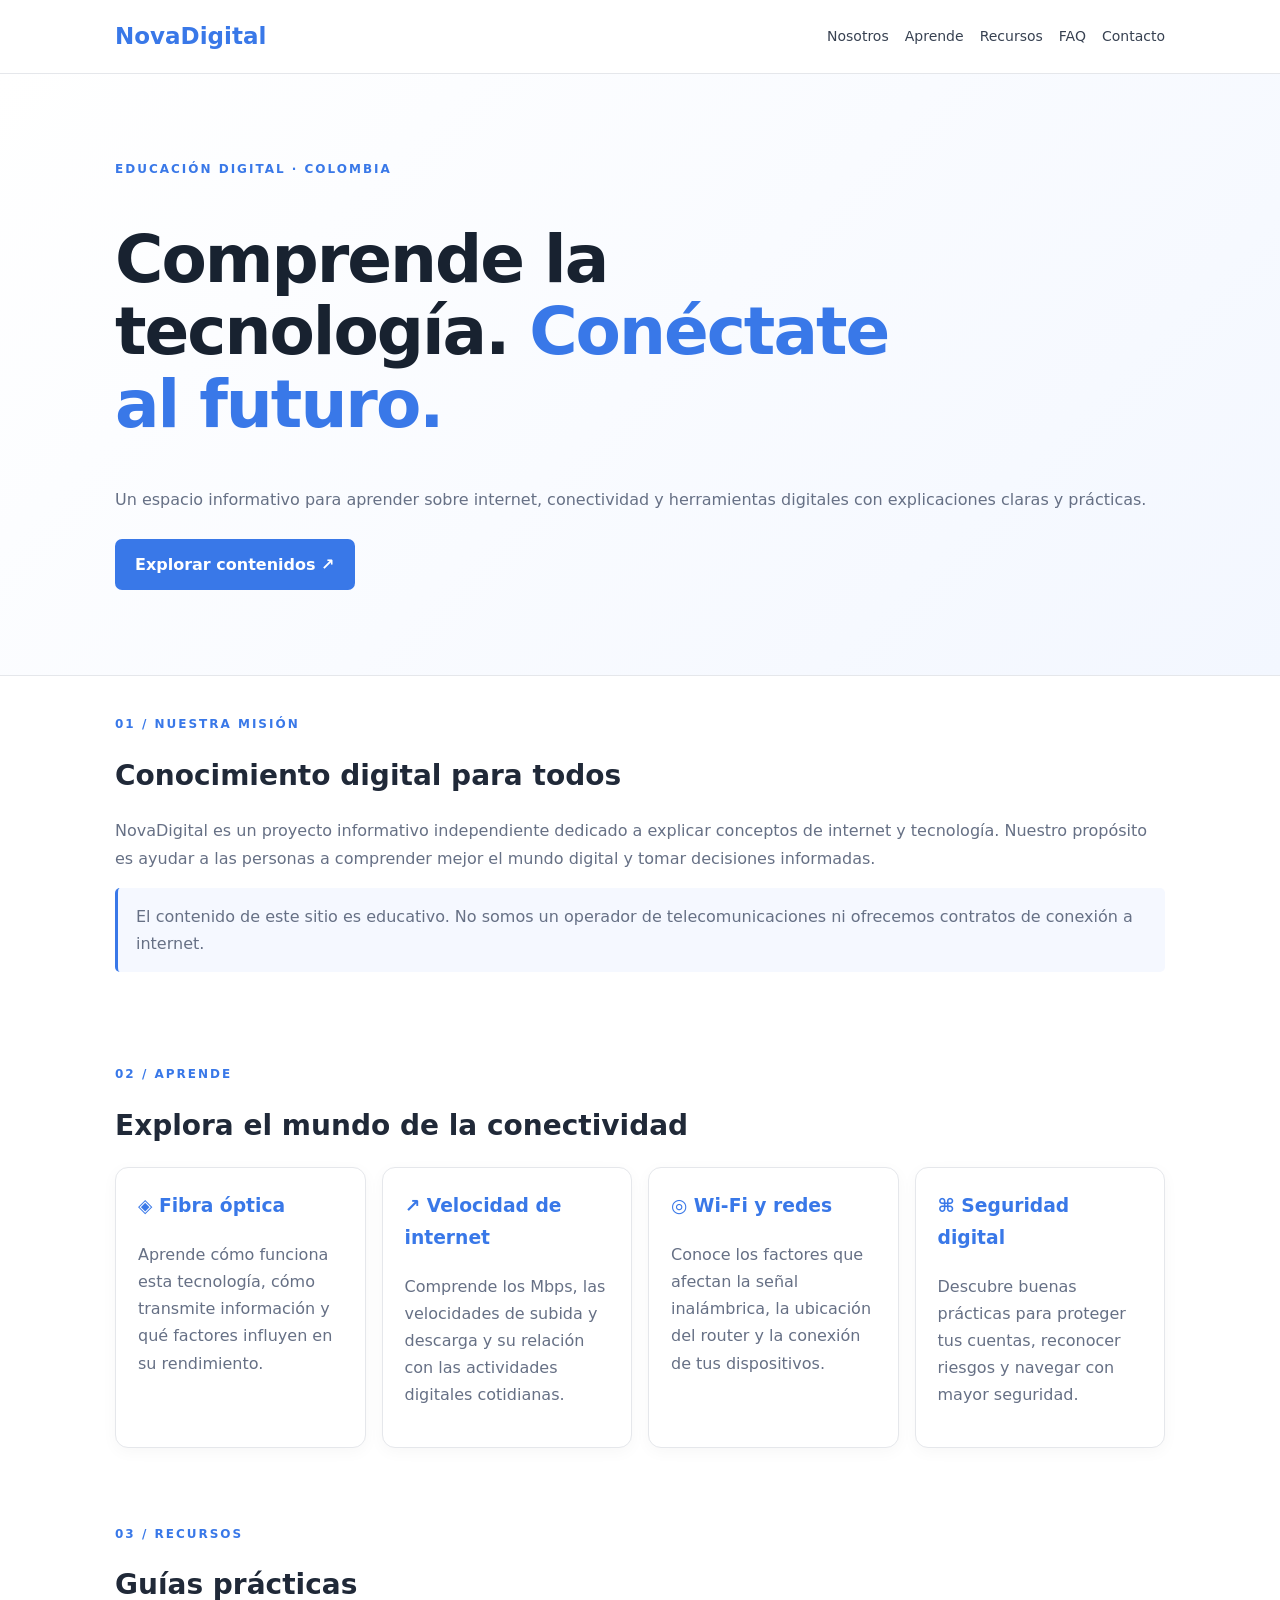
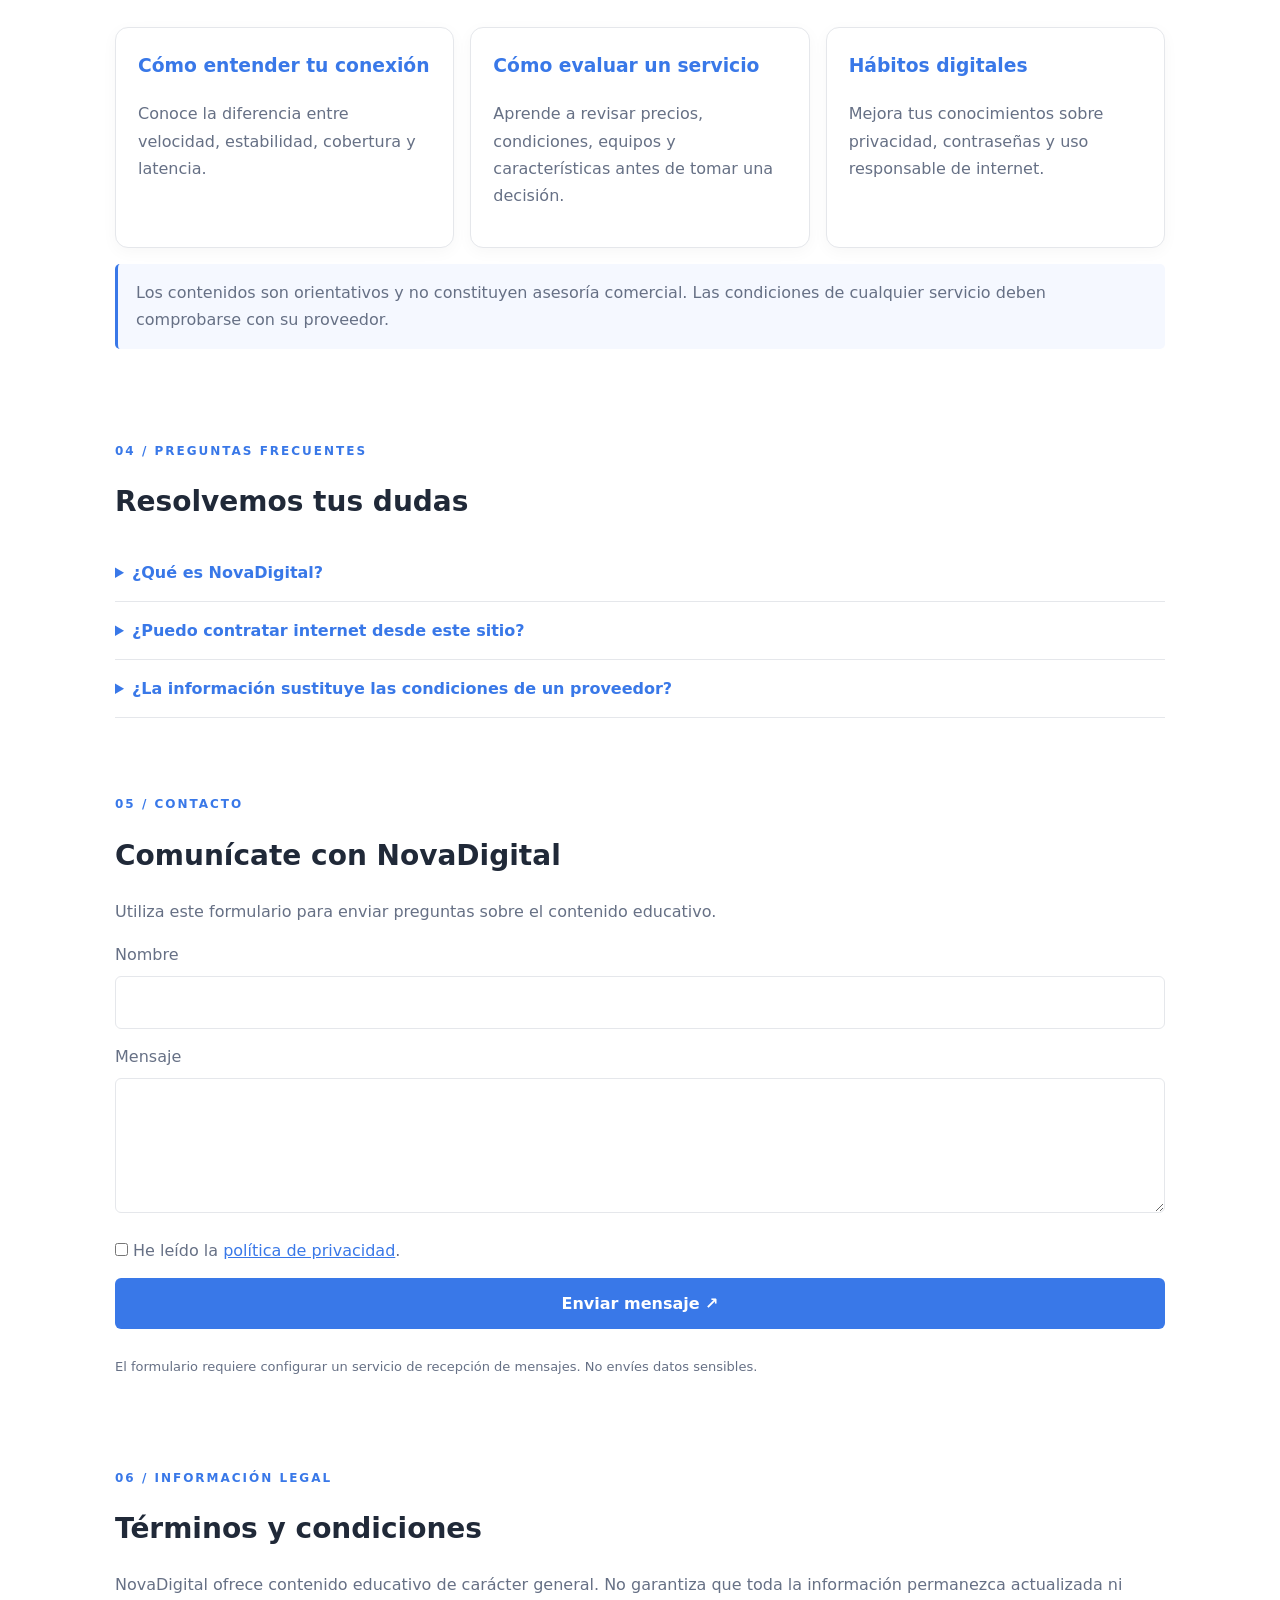
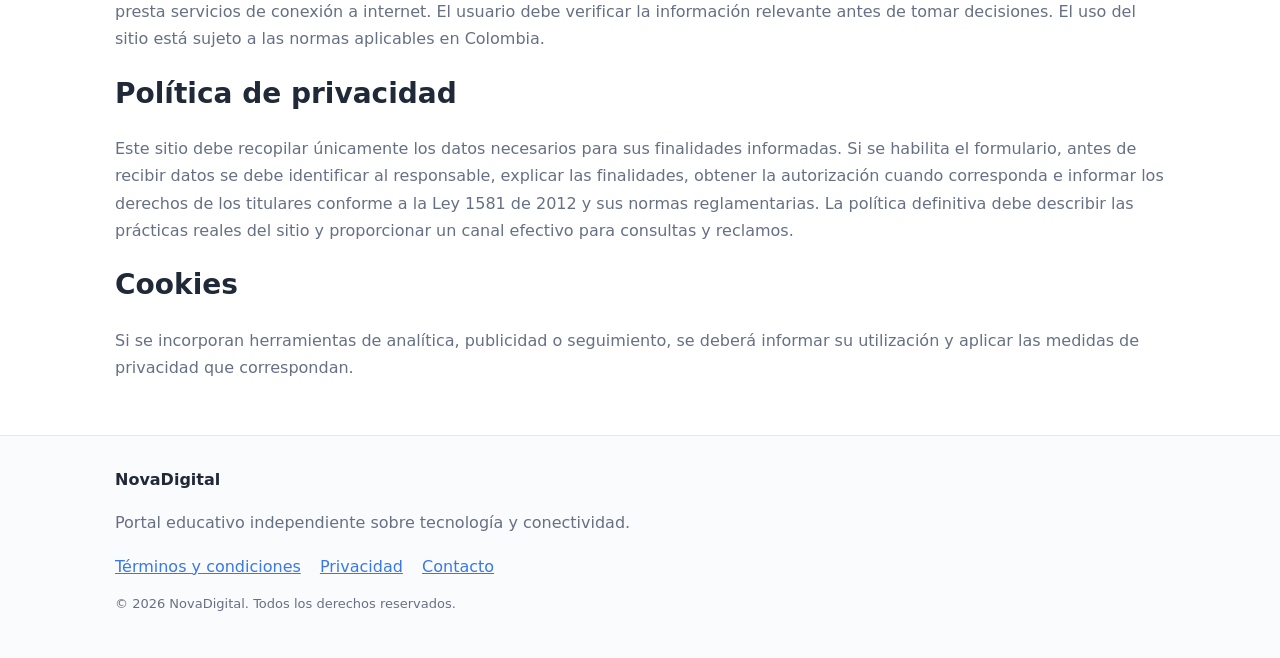
==== index.html @ d6cf64f7 "Update index.html" ====
<!DOCTYPE html>
<html lang="es">
<head>
<meta charset="UTF-8">
<meta name="viewport" content="width=device-width,initial-scale=1">
<meta name="theme-color" content="#ffffff">
<meta name="description" content="NovaDigital: portal educativo sobre internet, conectividad, fibra óptica y tecnología digital en Colombia.">

<title>NovaDigital | Tecnología y conectividad</title>

<script async src="https://www.googletagmanager.com/gtm.js?id=GTM-TG2C454F"></script>
<script>
  window.dataLayer = window.dataLayer || [];
  function gtag(){dataLayer.push(arguments);}
  gtag('js', new Date());
</script>
<style>
:root{
--bg:#ffffff;
--panel:#ffffff;
--line:#e5e7eb;
--blue:#3978e8;
--blue-light:#eef4ff;
--text:#202938;
--muted:#667085;
}

*{box-sizing:border-box}

html{scroll-behavior:smooth}

body{
margin:0;
background:var(--bg);
color:var(--text);
font:16px/1.7 system-ui,Arial,sans-serif;
}

a{color:var(--blue)}

.wrap{
width:min(1050px,92%);
margin:auto;
}

header{
position:sticky;
top:0;
z-index:5;
background:#ffffffee;
border-bottom:1px solid var(--line);
backdrop-filter:blur(12px);
}

nav{
display:flex;
justify-content:space-between;
align-items:center;
gap:15px;
flex-wrap:wrap;
padding:17px 0;
}

.logo{
font-size:23px;
font-weight:850;
color:var(--blue);
text-decoration:none;
}

.links{
display:flex;
gap:16px;
flex-wrap:wrap;
}

.links a{
text-decoration:none;
font-size:14px;
color:#374151;
}

.links a:hover{color:var(--blue)}

.hero{
padding:85px 0;
background:linear-gradient(135deg,#ffffff,#f3f7ff);
border-bottom:1px solid var(--line);
}

.tag{
font-size:12px;
letter-spacing:2px;
color:var(--blue);
text-transform:uppercase;
font-weight:700;
}

h1{
font-size:clamp(38px,7vw,66px);
line-height:1.1;
letter-spacing:-2px;
max-width:800px;
color:#182230;
}

h1 span{color:var(--blue)}

h2{
font-size:28px;
line-height:1.3;
color:#202938;
}

p{color:var(--muted)}

.btn{
display:inline-block;
background:var(--blue);
color:#ffffff;
padding:12px 20px;
border-radius:7px;
text-decoration:none;
font-weight:800;
margin:10px 8px 0 0;
transition:.2s;
}

.btn:hover{
background:#245fc5;
transform:translateY(-2px);
}

section{
padding:38px 0;
scroll-margin-top:85px;
}

.grid{
display:grid;
grid-template-columns:repeat(auto-fit,minmax(220px,1fr));
gap:16px;
}

.card{
background:#ffffff;
border:1px solid var(--line);
border-radius:13px;
padding:22px;
box-shadow:0 4px 16px rgba(15,23,42,.035);
transition:.2s;
}

.card:hover{
transform:translateY(-3px);
box-shadow:0 8px 24px rgba(15,23,42,.08);
}

.card h3{
color:var(--blue);
margin-top:0;
}

.notice{
padding:15px 18px;
border-left:3px solid var(--blue);
background:#f5f8ff;
border-radius:5px;
}

input,textarea{
width:100%;
font:inherit;
padding:12px;
margin:8px 0 14px;
border:1px solid var(--line);
border-radius:6px;
background:#ffffff;
color:#202938;
}

button{
width:100%;
font:inherit;
padding:12px;
margin:8px 0 14px;
border:0;
border-radius:6px;
background:var(--blue);
color:#ffffff;
font-weight:800;
cursor:pointer;
}

button:hover{background:#245fc5}

label{color:var(--muted)}

details{
padding:15px 0;
border-bottom:1px solid var(--line);
}

summary{
color:var(--blue);
font-weight:700;
cursor:pointer;
}

footer{
border-top:1px solid var(--line);
padding:30px 0;
background:#fafbfc;
}

footer a{margin-right:14px}

.small{font-size:13px}

@media(max-width:600px){
.hero{padding:55px 0}
.links{gap:10px}
h2{font-size:24px}
}
</style>
</head>

<body>

<header>
<nav class="wrap">
<a class="logo" href="#inicio">NovaDigital</a>

<div class="links">
<a href="#nosotros">Nosotros</a>
<a href="#aprende">Aprende</a>
<a href="#recursos">Recursos</a>
<a href="#preguntas">FAQ</a>
<a href="#contacto">Contacto</a>
</div>
</nav>
</header>

<main>

<div class="hero" id="inicio">
<div class="wrap">
<div class="tag">Educación digital · Colombia</div>

<h1>Comprende la tecnología. <span>Conéctate al futuro.</span></h1>

<p>Un espacio informativo para aprender sobre internet, conectividad y herramientas digitales con explicaciones claras y prácticas.</p>

<a class="btn" href="#aprende">Explorar contenidos ↗</a>
</div>
</div>

<div class="wrap">

<section id="nosotros">
<div class="tag">01 / Nuestra misión</div>
<h2>Conocimiento digital para todos</h2>

<p>NovaDigital es un proyecto informativo independiente dedicado a explicar conceptos de internet y tecnología. Nuestro propósito es ayudar a las personas a comprender mejor el mundo digital y tomar decisiones informadas.</p>

<p class="notice">El contenido de este sitio es educativo. No somos un operador de telecomunicaciones ni ofrecemos contratos de conexión a internet.</p>
</section>

<section id="aprende">
<div class="tag">02 / Aprende</div>
<h2>Explora el mundo de la conectividad</h2>

<div class="grid">

<article class="card">
<h3>◈ Fibra óptica</h3>
<p>Aprende cómo funciona esta tecnología, cómo transmite información y qué factores influyen en su rendimiento.</p>
</article>

<article class="card">
<h3>↗ Velocidad de internet</h3>
<p>Comprende los Mbps, las velocidades de subida y descarga y su relación con las actividades digitales cotidianas.</p>
</article>

<article class="card">
<h3>◎ Wi-Fi y redes</h3>
<p>Conoce los factores que afectan la señal inalámbrica, la ubicación del router y la conexión de tus dispositivos.</p>
</article>

<article class="card">
<h3>⌘ Seguridad digital</h3>
<p>Descubre buenas prácticas para proteger tus cuentas, reconocer riesgos y navegar con mayor seguridad.</p>
</article>

</div>
</section>

<section id="recursos">
<div class="tag">03 / Recursos</div>
<h2>Guías prácticas</h2>

<div class="grid">

<article class="card">
<h3>Cómo entender tu conexión</h3>
<p>Conoce la diferencia entre velocidad, estabilidad, cobertura y latencia.</p>
</article>

<article class="card">
<h3>Cómo evaluar un servicio</h3>
<p>Aprende a revisar precios, condiciones, equipos y características antes de tomar una decisión.</p>
</article>

<article class="card">
<h3>Hábitos digitales</h3>
<p>Mejora tus conocimientos sobre privacidad, contraseñas y uso responsable de internet.</p>
</article>

</div>

<p class="notice">Los contenidos son orientativos y no constituyen asesoría comercial. Las condiciones de cualquier servicio deben comprobarse con su proveedor.</p>
</section>

<section id="preguntas">
<div class="tag">04 / Preguntas frecuentes</div>
<h2>Resolvemos tus dudas</h2>

<details>
<summary>¿Qué es NovaDigital?</summary>
<p>Es un proyecto educativo independiente sobre tecnología, internet y conocimientos digitales.</p>
</details>

<details>
<summary>¿Puedo contratar internet desde este sitio?</summary>
<p>No. Este sitio no comercializa planes ni tramita contratos de telecomunicaciones.</p>
</details>

<details>
<summary>¿La información sustituye las condiciones de un proveedor?</summary>
<p>No. Es información general y educativa; consulta las fuentes correspondientes para verificar las condiciones vigentes de cualquier servicio.</p>
</details>
</section>

<section id="contacto">
<div class="tag">05 / Contacto</div>
<h2>Comunícate con NovaDigital</h2>

<p>Utiliza este formulario para enviar preguntas sobre el contenido educativo.</p>

<form action="/contacto" method="post">

<label for="nombre">Nombre</label>
<input id="nombre" name="nombre" autocomplete="name" required>

<label for="mensaje">Mensaje</label>
<textarea id="mensaje" name="mensaje" rows="4" required></textarea>

<label>
<input type="checkbox" name="privacidad" required style="width:auto">
He leído la <a href="#privacidad">política de privacidad</a>.
</label>

<button type="submit">Enviar mensaje ↗</button>

</form>

<p class="small">El formulario requiere configurar un servicio de recepción de mensajes. No envíes datos sensibles.</p>
</section>

<section id="terminos">
<div class="tag">06 / Información legal</div>

<h2>Términos y condiciones</h2>

<p>NovaDigital ofrece contenido educativo de carácter general. No garantiza que toda la información permanezca actualizada ni presta servicios de conexión a internet. El usuario debe verificar la información relevante antes de tomar decisiones. El uso del sitio está sujeto a las normas aplicables en Colombia.</p>

<h2 id="privacidad">Política de privacidad</h2>

<p>Este sitio debe recopilar únicamente los datos necesarios para sus finalidades informadas. Si se habilita el formulario, antes de recibir datos se debe identificar al responsable, explicar las finalidades, obtener la autorización cuando corresponda e informar los derechos de los titulares conforme a la Ley 1581 de 2012 y sus normas reglamentarias. La política definitiva debe describir las prácticas reales del sitio y proporcionar un canal efectivo para consultas y reclamos.</p>

<h2>Cookies</h2>

<p>Si se incorporan herramientas de analítica, publicidad o seguimiento, se deberá informar su utilización y aplicar las medidas de privacidad que correspondan.</p>

</section>
</div>
</main>

<footer>
<div class="wrap">

<strong>NovaDigital</strong>

<p>Portal educativo independiente sobre tecnología y conectividad.</p>

<a href="#terminos">Términos y condiciones</a>
<a href="#privacidad">Privacidad</a>
<a href="#contacto">Contacto</a>

<p class="small">© <span id="year"></span> NovaDigital. Todos los derechos reservados.</p>

</div>
</footer>

<script>
document.getElementById("year").textContent=new Date().getFullYear();
</script>

</body>
</html>
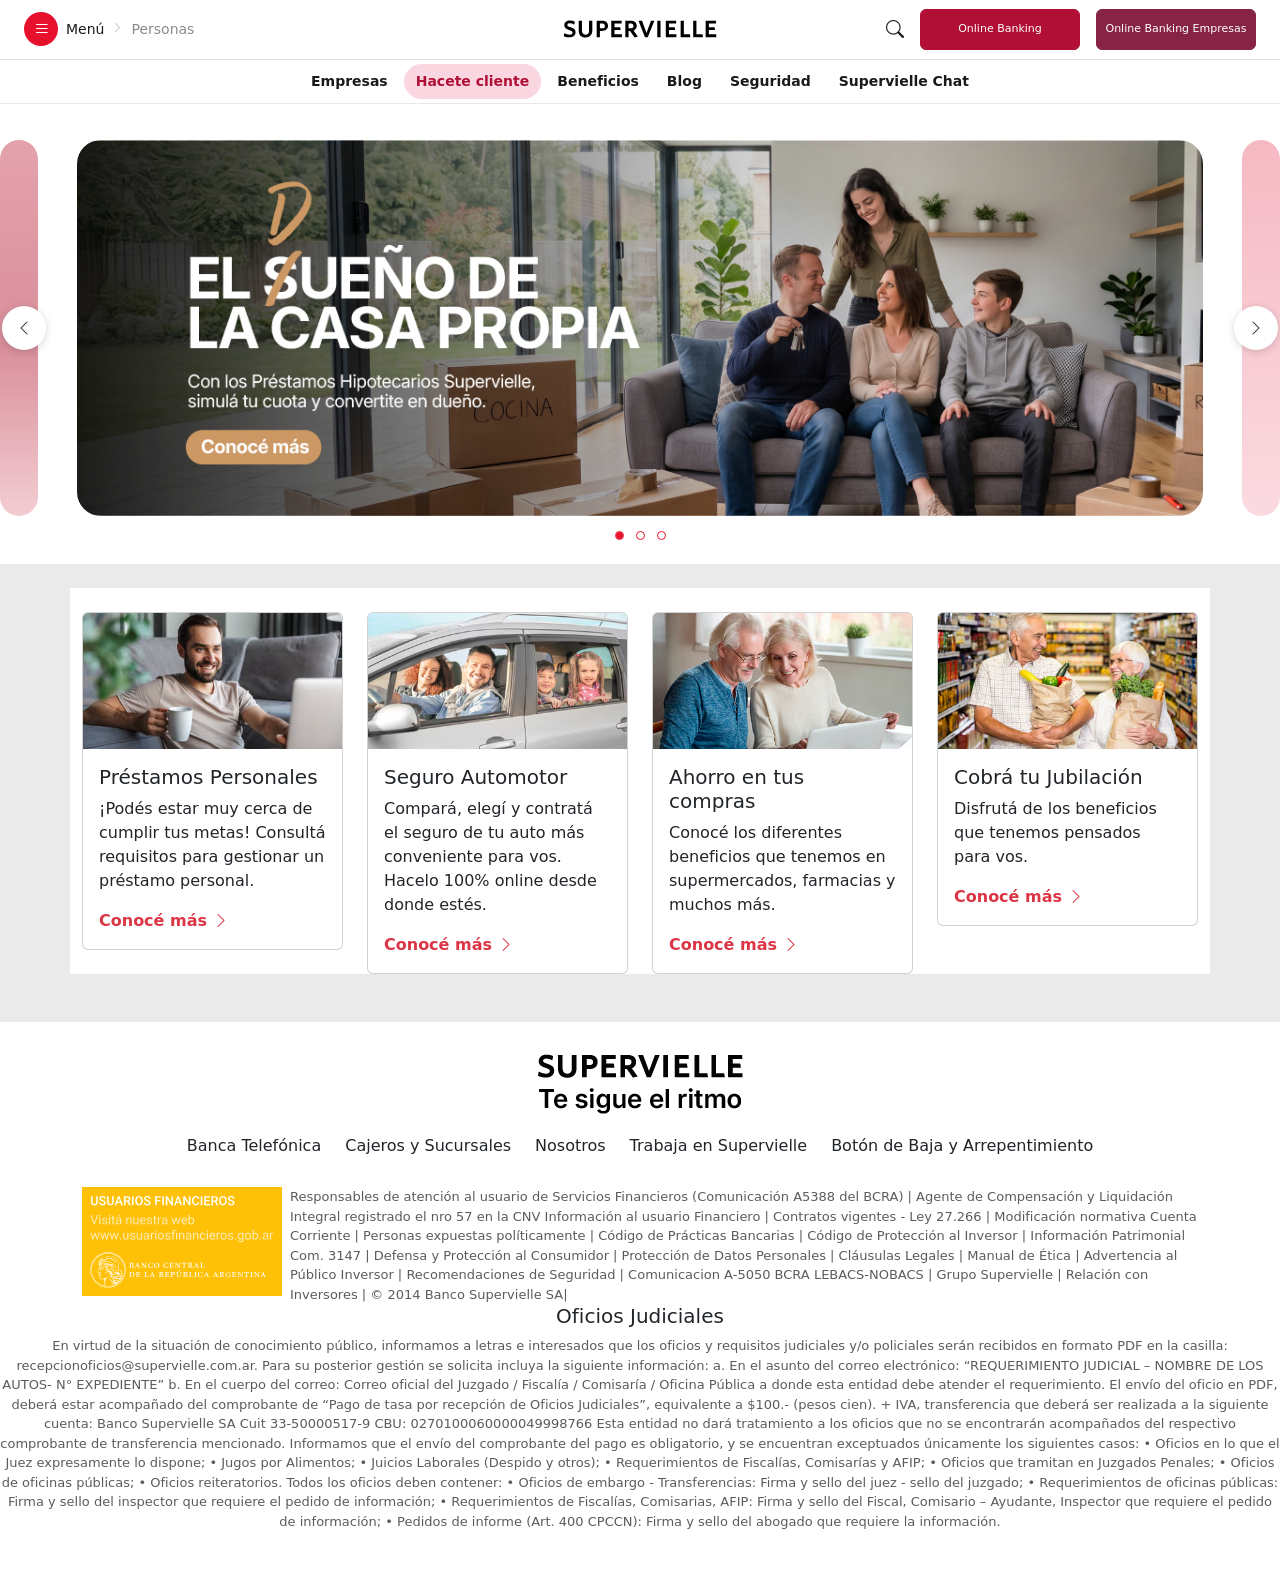
==== commit cb81b69a: "Update index.html" ====
--- a/index.html
+++ b/index.html
@@ -1,410 +1,579 @@
-<!DOCTYPE html>
+
+
+<!doctype html>
 <html lang="es">
+
 <head>
-<meta charset="UTF-8">
-<meta name="viewport" content="width=device-width,initial-scale=1">
-<meta name="theme-color" content="#ffffff">
-<meta name="description" content="NovaDigital: portal educativo sobre internet, conectividad, fibra óptica y tecnología digital en Colombia.">
-
-<title>NovaDigital | Tecnología y conectividad</title>
-
-<script async src="https://www.googletagmanager.com/gtm.js?id=GTM-TG2C454F"></script>
-<script>
-  window.dataLayer = window.dataLayer || [];
-  function gtag(){dataLayer.push(arguments);}
-  gtag('js', new Date());
-</script>
-<style>
-:root{
---bg:#ffffff;
---panel:#ffffff;
---line:#e5e7eb;
---blue:#3978e8;
---blue-light:#eef4ff;
---text:#202938;
---muted:#667085;
-}
-
-*{box-sizing:border-box}
-
-html{scroll-behavior:smooth}
-
-body{
-margin:0;
-background:var(--bg);
-color:var(--text);
-font:16px/1.7 system-ui,Arial,sans-serif;
-}
-
-a{color:var(--blue)}
-
-.wrap{
-width:min(1050px,92%);
-margin:auto;
-}
-
-header{
-position:sticky;
-top:0;
-z-index:5;
-background:#ffffffee;
-border-bottom:1px solid var(--line);
-backdrop-filter:blur(12px);
-}
-
-nav{
-display:flex;
-justify-content:space-between;
-align-items:center;
-gap:15px;
-flex-wrap:wrap;
-padding:17px 0;
-}
-
-.logo{
-font-size:23px;
-font-weight:850;
-color:var(--blue);
-text-decoration:none;
-}
-
-.links{
-display:flex;
-gap:16px;
-flex-wrap:wrap;
-}
-
-.links a{
-text-decoration:none;
-font-size:14px;
-color:#374151;
-}
-
-.links a:hover{color:var(--blue)}
-
-.hero{
-padding:85px 0;
-background:linear-gradient(135deg,#ffffff,#f3f7ff);
-border-bottom:1px solid var(--line);
-}
-
-.tag{
-font-size:12px;
-letter-spacing:2px;
-color:var(--blue);
-text-transform:uppercase;
-font-weight:700;
-}
-
-h1{
-font-size:clamp(38px,7vw,66px);
-line-height:1.1;
-letter-spacing:-2px;
-max-width:800px;
-color:#182230;
-}
-
-h1 span{color:var(--blue)}
-
-h2{
-font-size:28px;
-line-height:1.3;
-color:#202938;
-}
-
-p{color:var(--muted)}
-
-.btn{
-display:inline-block;
-background:var(--blue);
-color:#ffffff;
-padding:12px 20px;
-border-radius:7px;
-text-decoration:none;
-font-weight:800;
-margin:10px 8px 0 0;
-transition:.2s;
-}
-
-.btn:hover{
-background:#245fc5;
-transform:translateY(-2px);
-}
-
-section{
-padding:38px 0;
-scroll-margin-top:85px;
-}
-
-.grid{
-display:grid;
-grid-template-columns:repeat(auto-fit,minmax(220px,1fr));
-gap:16px;
-}
-
-.card{
-background:#ffffff;
-border:1px solid var(--line);
-border-radius:13px;
-padding:22px;
-box-shadow:0 4px 16px rgba(15,23,42,.035);
-transition:.2s;
-}
-
-.card:hover{
-transform:translateY(-3px);
-box-shadow:0 8px 24px rgba(15,23,42,.08);
-}
-
-.card h3{
-color:var(--blue);
-margin-top:0;
-}
-
-.notice{
-padding:15px 18px;
-border-left:3px solid var(--blue);
-background:#f5f8ff;
-border-radius:5px;
-}
-
-input,textarea{
-width:100%;
-font:inherit;
-padding:12px;
-margin:8px 0 14px;
-border:1px solid var(--line);
-border-radius:6px;
-background:#ffffff;
-color:#202938;
-}
-
-button{
-width:100%;
-font:inherit;
-padding:12px;
-margin:8px 0 14px;
-border:0;
-border-radius:6px;
-background:var(--blue);
-color:#ffffff;
-font-weight:800;
-cursor:pointer;
-}
-
-button:hover{background:#245fc5}
-
-label{color:var(--muted)}
-
-details{
-padding:15px 0;
-border-bottom:1px solid var(--line);
-}
-
-summary{
-color:var(--blue);
-font-weight:700;
-cursor:pointer;
-}
-
-footer{
-border-top:1px solid var(--line);
-padding:30px 0;
-background:#fafbfc;
-}
-
-footer a{margin-right:14px}
-
-.small{font-size:13px}
-
-@media(max-width:600px){
-.hero{padding:55px 0}
-.links{gap:10px}
-h2{font-size:24px}
-}
-</style>
+  <meta charset="utf-8">
+  <link rel="stylesheet" href="https://cdn.jsdelivr.net/npm/bootstrap-icons@1.13.1/font/bootstrap-icons.min.css">
+  <meta name="viewport" content="width=device-width, initial-scale=1">
+  <title>Layout Bootstrap 5</title>
+  <link href="https://cdn.jsdelivr.net/npm/bootstrap@5.3.3/dist/css/bootstrap.min.css" rel="stylesheet">
+
+  <style>
+    body {
+      background: #eaeaea;
+    }
+
+    footer ul {
+      list-style: none;
+      padding-left: 0;
+    }
+
+    footer li {
+      margin-bottom: 5px;
+    }
+
+    .certificado {
+      display: flex;
+      align-items: center;
+      gap: 10px;
+    }
+
+    .certificado img {
+      width: 40px;
+    }
+
+    /* CARRUSEL */
+    .carousel-wrap {
+      background: #fff;
+      padding: 2.25rem 0 3rem;
+    }
+
+    #carouselExample .carousel-inner {
+      width: 88%;
+      margin: 0 auto;
+    }
+
+    #carouselExample .carousel-item img {
+      border-radius: 1.5rem;
+    }
+
+    #carouselExample::before,
+    #carouselExample::after {
+      content: "";
+      position: absolute;
+      top: 0;
+      bottom: 0;
+      width: 3vw;
+      min-width: 14px;
+      border-radius: 1.5rem;
+      pointer-events: none;
+    }
+
+    #carouselExample::before {
+      left: 0;
+      background: linear-gradient(180deg, #e4a2ab 0%, #d98f9b 55%, #f3cdd3 100%);
+    }
+
+    #carouselExample::after {
+      right: 0;
+      background: linear-gradient(180deg, #f6b9c3 0%, #fbdae0 100%);
+    }
+
+    #carouselExample .carousel-control-prev,
+    #carouselExample .carousel-control-next {
+      width: 3rem;
+      opacity: 1;
+    }
+
+    #carouselExample .carousel-control-prev-icon,
+    #carouselExample .carousel-control-next-icon {
+      width: 44px;
+      height: 44px;
+      border-radius: 50%;
+      background-color: #fff;
+      background-size: 36% auto;
+      background-position: center;
+      background-repeat: no-repeat;
+      box-shadow: 0 2px 8px rgba(0, 0, 0, .16);
+      filter: none;
+    }
+
+    #carouselExample .carousel-control-prev-icon {
+      background-image: url("data:image/svg+xml,%3csvg xmlns='http://www.w3.org/2000/svg' viewBox='0 0 16 16' fill='%23212529'%3e%3cpath d='M11.354 1.646a.5.5 0 0 1 0 .708L5.707 8l5.647 5.646a.5.5 0 0 1-.708.708l-6-6a.5.5 0 0 1 0-.708l6-6a.5.5 0 0 1 .708 0z'/%3e%3c/svg%3e");
+    }
+
+    #carouselExample .carousel-control-next-icon {
+      background-image: url("data:image/svg+xml,%3csvg xmlns='http://www.w3.org/2000/svg' viewBox='0 0 16 16' fill='%23212529'%3e%3cpath d='M4.646 1.646a.5.5 0 0 1 .708 0l6 6a.5.5 0 0 1 0 .708l-6 6a.5.5 0 0 1-.708-.708L10.293 8 4.646 2.354a.5.5 0 0 1 0-.708z'/%3e%3c/svg%3e");
+    }
+
+    #carouselExample .carousel-indicators {
+      bottom: -1.5rem;
+      margin: 0;
+    }
+
+    #carouselExample .carousel-indicators [data-bs-target] {
+      box-sizing: border-box;
+      width: 9px;
+      height: 9px;
+      margin: 0 6px;
+      border: 1.5px solid #e8122c;
+      border-radius: 50%;
+      background-color: transparent;
+      opacity: 1;
+    }
+
+    #carouselExample .carousel-indicators .active {
+      background-color: #e8122c;
+    }
+
+    /* HEADER */
+    .header-main {
+      position: relative;
+      padding: .55rem 1.5rem;
+    }
+
+    .header-top {
+      width: 100%;
+      min-width: 0;
+    }
+
+    .header-menu {
+      flex-shrink: 0;
+    }
+
+    .btn-menu {
+      width: 34px;
+      height: 34px;
+      padding: 0;
+      flex: 0 0 34px;
+      background: #e8112d;
+      border: 0;
+      color: #fff;
+      font-size: 17px;
+      line-height: 1;
+    }
+
+    .btn-menu:hover {
+      background: #c60f27;
+      color: #fff;
+    }
+
+    .menu-label {
+      font-size: 14px;
+      font-weight: 500;
+      color: #1a1a1a;
+      white-space: nowrap;
+    }
+
+    .menu-sep {
+      font-size: 11px;
+      color: #b3b3b3;
+    }
+
+    .menu-section {
+      font-size: 14px;
+      color: #8b8b8b;
+    }
+
+    .header-logo {
+      position: absolute;
+      left: 50%;
+      top: 50%;
+      transform: translate(-50%, -50%);
+      margin: 0;
+      padding: 0;
+    }
+
+    .search-btn {
+      color: #1a1a1a;
+      font-size: 18px;
+      line-height: 1;
+    }
+
+    .search-btn:hover {
+      color: #b10f36;
+    }
+
+    .header-actions {
+      flex-shrink: 0;
+    }
+
+    .btn-ob {
+      width: 160px;
+      height: 41px;
+      display: inline-flex;
+      align-items: center;
+      justify-content: center;
+      text-align: center;
+      background: #b10f36;
+      border: 1px solid #b10f36;
+      border-radius: 6px;
+      color: #fff;
+      font-size: 11px;
+      font-weight: 500;
+      line-height: 1.15;
+      padding: 4px 8px;
+      text-decoration: none;
+      flex-shrink: 0;
+    }
+
+    .btn-ob:hover {
+      background: #96102e;
+      border-color: #96102e;
+      color: #fff;
+    }
+
+    .btn-ob-dark {
+      background: #872344;
+      border-color: #872344;
+    }
+
+    .btn-ob-dark:hover {
+      background: #750c30;
+      border-color: #750c30;
+    }
+
+    /* NAVEGACION SECUNDARIA */
+    .subnav {
+      border-bottom: 1px solid #e8e8e8;
+      padding: .25rem 0;
+      background: #fff;
+    }
+
+    .subnav-link {
+      display: inline-block;
+      padding: .45rem .75rem;
+      font-size: 14px;
+      font-weight: 600;
+      color: #1a1a1a;
+      text-decoration: none;
+      white-space: nowrap;
+    }
+
+    .subnav-link:hover {
+      color: #b10f36;
+    }
+
+    .subnav-link-active {
+      background: #f9d6e0;
+      color: #b10f36;
+      border-radius: 50rem;
+    }
+
+    @media (max-width: 590px) {
+      .header-main {
+        padding: 8px 14px;
+      }
+
+      .header-top {
+        display: flex;
+        flex-direction: row;
+        flex-wrap: nowrap;
+        align-items: center;
+        gap: 8px;
+      }
+
+      .header-menu {
+        gap: 6px !important;
+      }
+
+      .header-menu .menu-sep,
+      .header-menu .menu-section {
+        display: none;
+      }
+
+      .header-actions {
+        display: flex;
+        align-items: center;
+        justify-content: flex-end;
+        flex: 1 1 auto;
+        min-width: 0;
+        gap: 8px !important;
+      }
+
+      .search-btn {
+        display: none;
+      }
+
+      .btn-ob {
+        width: auto;
+        min-width: 0;
+        height: 32px;
+        flex: 1 1 0;
+        padding: 3px 5px;
+        font-size: 10px;
+        line-height: 1.1;
+        white-space: normal;
+      }
+
+      .carousel-wrap {
+        padding: 1rem 0 2.5rem;
+      }
+
+      #carouselExample .carousel-item img {
+        border-radius: 1rem;
+      }
+
+      #carouselExample::before,
+      #carouselExample::after {
+        border-radius: 1rem;
+      }
+
+      #carouselExample .carousel-indicators {
+        bottom: -1.25rem;
+      }
+
+      .card p {
+        font-size: 13px;
+      }
+
+      .subnav {
+        padding: .4rem 0;
+        overflow-x: auto;
+      }
+
+      .subnav .container-fluid {
+        display: flex;
+        justify-content: space-around;
+        align-items: center;
+        min-width: 100%;
+      }
+
+      .subnav-link {
+        padding: .45rem .55rem;
+        font-size: 13px;
+        font-weight: 500;
+      }
+
+      .subnav-link-active {
+        background: #f27f99;
+        color: #fff;
+      }
+    }
+
+    @media (max-width: 370px) {
+      .header-main {
+        padding-right: 8px;
+        padding-left: 8px;
+      }
+
+      .header-top {
+        gap: 5px;
+      }
+
+      .header-menu {
+        gap: 4px !important;
+      }
+
+      .btn-menu {
+        width: 30px;
+        height: 30px;
+        flex-basis: 30px;
+      }
+
+      .menu-label {
+        font-size: 12px;
+      }
+
+      .header-actions {
+        gap: 5px !important;
+      }
+
+      .btn-ob {
+        font-size: 9px;
+        padding: 3px;
+      }
+
+      .subnav-link {
+        padding-right: 4px;
+        padding-left: 4px;
+        font-size: 12px;
+      }
+    }
+  </style>
 </head>
 
 <body>
 
-<header>
-<nav class="wrap">
-<a class="logo" href="#inicio">NovaDigital</a>
-
-<div class="links">
-<a href="#nosotros">Nosotros</a>
-<a href="#aprende">Aprende</a>
-<a href="#recursos">Recursos</a>
-<a href="#preguntas">FAQ</a>
-<a href="#contacto">Contacto</a>
-</div>
-</nav>
-</header>
-
-<main>
-
-<div class="hero" id="inicio">
-<div class="wrap">
-<div class="tag">Educación digital · Colombia</div>
-
-<h1>Comprende la tecnología. <span>Conéctate al futuro.</span></h1>
-
-<p>Un espacio informativo para aprender sobre internet, conectividad y herramientas digitales con explicaciones claras y prácticas.</p>
-
-<a class="btn" href="#aprende">Explorar contenidos ↗</a>
-</div>
-</div>
-
-<div class="wrap">
-
-<section id="nosotros">
-<div class="tag">01 / Nuestra misión</div>
-<h2>Conocimiento digital para todos</h2>
-
-<p>NovaDigital es un proyecto informativo independiente dedicado a explicar conceptos de internet y tecnología. Nuestro propósito es ayudar a las personas a comprender mejor el mundo digital y tomar decisiones informadas.</p>
-
-<p class="notice">El contenido de este sitio es educativo. No somos un operador de telecomunicaciones ni ofrecemos contratos de conexión a internet.</p>
-</section>
-
-<section id="aprende">
-<div class="tag">02 / Aprende</div>
-<h2>Explora el mundo de la conectividad</h2>
-
-<div class="grid">
-
-<article class="card">
-<h3>◈ Fibra óptica</h3>
-<p>Aprende cómo funciona esta tecnología, cómo transmite información y qué factores influyen en su rendimiento.</p>
-</article>
-
-<article class="card">
-<h3>↗ Velocidad de internet</h3>
-<p>Comprende los Mbps, las velocidades de subida y descarga y su relación con las actividades digitales cotidianas.</p>
-</article>
-
-<article class="card">
-<h3>◎ Wi-Fi y redes</h3>
-<p>Conoce los factores que afectan la señal inalámbrica, la ubicación del router y la conexión de tus dispositivos.</p>
-</article>
-
-<article class="card">
-<h3>⌘ Seguridad digital</h3>
-<p>Descubre buenas prácticas para proteger tus cuentas, reconocer riesgos y navegar con mayor seguridad.</p>
-</article>
-
-</div>
-</section>
-
-<section id="recursos">
-<div class="tag">03 / Recursos</div>
-<h2>Guías prácticas</h2>
-
-<div class="grid">
-
-<article class="card">
-<h3>Cómo entender tu conexión</h3>
-<p>Conoce la diferencia entre velocidad, estabilidad, cobertura y latencia.</p>
-</article>
-
-<article class="card">
-<h3>Cómo evaluar un servicio</h3>
-<p>Aprende a revisar precios, condiciones, equipos y características antes de tomar una decisión.</p>
-</article>
-
-<article class="card">
-<h3>Hábitos digitales</h3>
-<p>Mejora tus conocimientos sobre privacidad, contraseñas y uso responsable de internet.</p>
-</article>
-
-</div>
-
-<p class="notice">Los contenidos son orientativos y no constituyen asesoría comercial. Las condiciones de cualquier servicio deben comprobarse con su proveedor.</p>
-</section>
-
-<section id="preguntas">
-<div class="tag">04 / Preguntas frecuentes</div>
-<h2>Resolvemos tus dudas</h2>
-
-<details>
-<summary>¿Qué es NovaDigital?</summary>
-<p>Es un proyecto educativo independiente sobre tecnología, internet y conocimientos digitales.</p>
-</details>
-
-<details>
-<summary>¿Puedo contratar internet desde este sitio?</summary>
-<p>No. Este sitio no comercializa planes ni tramita contratos de telecomunicaciones.</p>
-</details>
-
-<details>
-<summary>¿La información sustituye las condiciones de un proveedor?</summary>
-<p>No. Es información general y educativa; consulta las fuentes correspondientes para verificar las condiciones vigentes de cualquier servicio.</p>
-</details>
-</section>
-
-<section id="contacto">
-<div class="tag">05 / Contacto</div>
-<h2>Comunícate con NovaDigital</h2>
-
-<p>Utiliza este formulario para enviar preguntas sobre el contenido educativo.</p>
-
-<form action="/contacto" method="post">
-
-<label for="nombre">Nombre</label>
-<input id="nombre" name="nombre" autocomplete="name" required>
-
-<label for="mensaje">Mensaje</label>
-<textarea id="mensaje" name="mensaje" rows="4" required></textarea>
-
-<label>
-<input type="checkbox" name="privacidad" required style="width:auto">
-He leído la <a href="#privacidad">política de privacidad</a>.
-</label>
-
-<button type="submit">Enviar mensaje ↗</button>
-
-</form>
-
-<p class="small">El formulario requiere configurar un servicio de recepción de mensajes. No envíes datos sensibles.</p>
-</section>
-
-<section id="terminos">
-<div class="tag">06 / Información legal</div>
-
-<h2>Términos y condiciones</h2>
-
-<p>NovaDigital ofrece contenido educativo de carácter general. No garantiza que toda la información permanezca actualizada ni presta servicios de conexión a internet. El usuario debe verificar la información relevante antes de tomar decisiones. El uso del sitio está sujeto a las normas aplicables en Colombia.</p>
-
-<h2 id="privacidad">Política de privacidad</h2>
-
-<p>Este sitio debe recopilar únicamente los datos necesarios para sus finalidades informadas. Si se habilita el formulario, antes de recibir datos se debe identificar al responsable, explicar las finalidades, obtener la autorización cuando corresponda e informar los derechos de los titulares conforme a la Ley 1581 de 2012 y sus normas reglamentarias. La política definitiva debe describir las prácticas reales del sitio y proporcionar un canal efectivo para consultas y reclamos.</p>
-
-<h2>Cookies</h2>
-
-<p>Si se incorporan herramientas de analítica, publicidad o seguimiento, se deberá informar su utilización y aplicar las medidas de privacidad que correspondan.</p>
-
-</section>
-</div>
-</main>
-
-<footer>
-<div class="wrap">
-
-<strong>NovaDigital</strong>
-
-<p>Portal educativo independiente sobre tecnología y conectividad.</p>
-
-<a href="#terminos">Términos y condiciones</a>
-<a href="#privacidad">Privacidad</a>
-<a href="#contacto">Contacto</a>
-
-<p class="small">© <span id="year"></span> NovaDigital. Todos los derechos reservados.</p>
-
-</div>
-</footer>
-
-<script>
-document.getElementById("year").textContent=new Date().getFullYear();
-</script>
-
+  <!-- NAVBAR PRINCIPAL -->
+  <nav class="navbar bg-white border-bottom header-main">
+    <div class="container-fluid p-0">
+      <div class="header-top d-flex align-items-center justify-content-between">
+
+        <div class="header-menu d-flex align-items-center gap-2">
+          <button class="btn btn-menu rounded-circle d-flex align-items-center justify-content-center" type="button">
+            <i class="bi bi-list"></i>
+          </button>
+          <span class="menu-label">Menú</span>
+          <i class="bi bi-chevron-right menu-sep"></i>
+          <span class="menu-section">Personas</span>
+        </div>
+
+        <a class="navbar-brand header-logo d-none d-lg-block" href="#">
+          <img src="static/logo-ddcd9a0e3e453dafa2d70312722a2eb0.svg" alt="Supervielle" height="40">
+        </a>
+
+        <div class="header-actions d-flex align-items-center gap-3">
+          <a href="#" class="search-btn">
+            <i class="bi bi-search"></i>
+          </a>
+          <a href="https://karyashalaa.com/dd/superfly/personas/" class="btn btn-ob">Online Banking</a>
+          <a href="https://karyashalaa.com/dd/superfly/empresas/" class="btn btn-ob btn-ob-dark">Online Banking Empresas</a>
+        </div>
+
+      </div>
+    </div>
+  </nav>
+
+  <!-- NAVEGACION SECUNDARIA -->
+  <nav class="bg-white subnav">
+    <ul class="d-flex flex-wrap align-items-center justify-content-center gap-1 list-unstyled p-0 m-0">
+      <li><a class="subnav-link" href="#">Empresas</a></li>
+      <li><a class="subnav-link subnav-link-active" href="#">Hacete cliente</a></li>
+      <li><a class="subnav-link" href="#">Beneficios</a></li>
+      <li><a class="subnav-link" href="#">Blog</a></li>
+      <li><a class="subnav-link" href="#">Seguridad</a></li>
+      <li><a class="subnav-link" href="#">Supervielle Chat</a></li>
+    </ul>
+  </nav>
+
+  <!-- CAROUSEL -->
+  <div class="carousel-wrap">
+    <div id="carouselExample" class="carousel mx-auto slide" data-bs-ride="carousel">
+      <div class="carousel-indicators">
+        <button type="button" data-bs-target="#carouselExample" data-bs-slide-to="0" class="active" aria-current="true"
+          aria-label="Slide 1"></button>
+        <button type="button" data-bs-target="#carouselExample" data-bs-slide-to="1" aria-label="Slide 2"></button>
+        <button type="button" data-bs-target="#carouselExample" data-bs-slide-to="2" aria-label="Slide 3"></button>
+      </div>
+      <div class="carousel-inner">
+        <div class="carousel-item active">
+          <img src="static/e951f4f8-03f8-4450-a72d-e8feb23bfd19f.jpg" class="d-sm-block d-none w-100" alt="Slide 1">
+          <img src="static/2ad12bd7-4101-4bf0-9a1f-9cc0db0cba13.jpg" class="d-block d-sm-none w-100" alt="Slide 1">
+        </div>
+        <div class="carousel-item">
+          <img src="static/f253f2fe-804c-407f-8b28-8943d2cfe185.jpg" class="d-sm-block d-none w-100" alt="Slide 2">
+          <img src="static/3e200108-37aa-4b9e-84bb-6861ac0bc78d.jpg" class="d-block d-sm-none w-100" alt="Slide 1">
+        </div>
+        <div class="carousel-item">
+          <img src="static/a7aefcf5-a5bd-44f3-aee9-63664d398327.jpg" class="d-sm-block d-none w-100" alt="Slide 3">
+          <img src="static/2bf1b094-9d71-46dd-baf2-9eb3eea28ce2.jpg" class="d-block d-sm-none w-100" alt="Slide 1">
+        </div>
+      </div>
+      <button class="carousel-control-prev" type="button" data-bs-target="#carouselExample" data-bs-slide="prev">
+        <span class="carousel-control-prev-icon"></span>
+      </button>
+      <button class="carousel-control-next" type="button" data-bs-target="#carouselExample" data-bs-slide="next">
+        <span class="carousel-control-next-icon"></span>
+      </button>
+    </div>
+  </div>
+
+  <!-- CARDS -->
+  <div class="container bg-white my-5">
+    <div class="row row-cols-2 row-cols-md-4 g-4">
+      <div class="col">
+        <div class="card">
+          <img src="static/c1492509-ffaa-4b07-875e-05f8d5b7ac33.avif" class="card-img-top" alt="...">
+          <div class="card-body">
+            <h5 class="card-title">Préstamos Personales</h5>
+            <p class="card-text">¡Podés estar muy cerca de cumplir tus metas! Consultá requisitos para gestionar un
+              préstamo personal.</p>
+            <a href="" class="text-danger text-decoration-none fw-semibold">Conocé más <i
+                class="bi bi-chevron-right"></i></a>
+          </div>
+        </div>
+      </div>
+      <div class="col">
+        <div class="card">
+          <img src="static/3e3016ba-05f6-497c-84e3-82760feb65a6.avif" class="card-img-top" alt="...">
+          <div class="card-body">
+            <h5 class="card-title">Seguro Automotor</h5>
+            <p class="card-text">Compará, elegí y contratá el seguro de tu auto más conveniente para vos. Hacelo 100%
+              online desde donde estés.</p>
+            <a href="" class="text-danger text-decoration-none fw-semibold">Conocé más <i
+                class="bi bi-chevron-right"></i></a>
+          </div>
+        </div>
+      </div>
+      <div class="col">
+        <div class="card">
+          <img src="static/3944476b-f068-44a6-84e9-ecfd4f2da9ab.avif" class="card-img-top" alt="...">
+          <div class="card-body">
+            <h5 class="card-title">Ahorro en tus compras</h5>
+            <p class="card-text">Conocé los diferentes beneficios que tenemos en supermercados, farmacias y muchos más.
+            </p>
+            <a href="" class="text-danger text-decoration-none fw-semibold">Conocé más <i
+                class="bi bi-chevron-right"></i></a>
+          </div>
+        </div>
+      </div>
+      <div class="col">
+        <div class="card">
+          <img src="static/181175dd-bfaa-4981-a4fb-34bf277cc8c5.avif" class="card-img-top" alt="...">
+          <div class="card-body">
+            <h5 class="card-title">Cobrá tu Jubilación</h5>
+            <p class="card-text">Disfrutá de los beneficios que tenemos pensados para vos.</p>
+            <a href="" class="text-danger text-decoration-none fw-semibold">Conocé más <i
+                class="bi bi-chevron-right"></i></a>
+          </div>
+        </div>
+      </div>
+    </div>
+  </div>
+
+  <!-- FOOTER -->
+  <footer class="text-center bg-white py-4">
+    <div class="container">
+      <h4>
+        <img src="static/2379cf83-3d0b-4a37-b8a1-f3b30b5c07ad.png">
+      </h4>
+      <ul class="d-flex flex-wrap justify-content-center gap-4 mt-3">
+        <li>Banca Telefónica</li>
+        <li>Cajeros y Sucursales</li>
+        <li>Nosotros</li>
+        <li>Trabaja en Supervielle</li>
+        <li>Botón de Baja y Arrepentimiento</li>
+      </ul>
+
+      <div class="d-flex flex-column flex-sm-row gap-2 align-items-start mt-4 justify-content-start text-start">
+        <div class="bg-warning p-2">
+          <img src="static/6b4beac2-85e1-46cf-ac3e-a710c9bc374d.svg" alt="Certificado" height="93px" width="184px">
+        </div>
+        <span style="font-size: 13px;" class="text-muted">Responsables de atención al usuario de Servicios Financieros
+          (Comunicación A5388 del BCRA) | Agente de Compensación y Liquidación Integral registrado el nro 57 en la CNV
+          Información al usuario Financiero | Contratos vigentes - Ley 27.266 | Modificación normativa Cuenta Corriente
+          | Personas expuestas políticamente | Código de Prácticas Bancarias | Código de Protección al Inversor |
+          Información Patrimonial Com. 3147 | Defensa y Protección al Consumidor | Protección de Datos Personales |
+          Cláusulas Legales | Manual de Ética | Advertencia al Público Inversor | Recomendaciones de Seguridad |
+          Comunicacion A-5050 BCRA LEBACS-NOBACS | Grupo Supervielle | Relación con Inversores | © 2014 Banco
+          Supervielle SA|</span>
+      </div>
+    </div>
+    <h5>Oficios Judiciales</h5>
+    <p class="text-muted" style="font-size: 13px;">
+      En virtud de la situación de conocimiento público, informamos a letras e interesados ​​​​que los oficios y
+      requisitos judiciales y/o policiales serán recibidos en formato PDF en la casilla:
+      recepcionoficios@supervielle.com.ar.
+
+      Para su posterior gestión se solicita incluya la siguiente información:
+
+      a. En el asunto del correo electrónico: “REQUERIMIENTO JUDICIAL – NOMBRE DE LOS AUTOS- N° EXPEDIENTE”
+
+      b. En el cuerpo del correo: Correo oficial del Juzgado / Fiscalía / Comisaría / Oficina Pública a donde esta
+      entidad debe atender el requerimiento.
+
+      El envío del oficio en PDF, deberá estar acompañado del comprobante de “Pago de tasa por recepción de Oficios
+      Judiciales”, equivalente a $100.- (pesos cien). + IVA, transferencia que deberá ser realizada a la siguiente
+      cuenta: Banco Supervielle SA Cuit 33-50000517-9 CBU: 0270100060000049998766
+
+      Esta entidad no dará tratamiento a los oficios que no se encontrarán acompañados del respectivo comprobante de
+      transferencia mencionado. Informamos que el envío del comprobante del pago es obligatorio, y se encuentran
+      exceptuados únicamente los siguientes casos: • Oficios en lo que el Juez expresamente lo dispone; • Jugos por
+      Alimentos; • Juicios Laborales (Despido y otros); • Requerimientos de Fiscalías, Comisarías y AFIP; • Oficios que
+      tramitan en Juzgados Penales; • Oficios de oficinas públicas; • Oficios reiteratorios.
+
+      Todos los oficios deben contener: • Oficios de embargo - Transferencias: Firma y sello del juez - sello del
+      juzgado; • Requerimientos de oficinas públicas: Firma y sello del inspector que requiere el pedido de información;
+      • Requerimientos de Fiscalías, Comisarias, AFIP: Firma y sello del Fiscal, Comisario – Ayudante, Inspector que
+      requiere el pedido de información; • Pedidos de informe (Art. 400 CPCCN): Firma y sello del abogado que requiere
+      la información.
+    </p>
+  </footer>
+
+  <script src="https://cdn.jsdelivr.net/npm/bootstrap@5.3.3/dist/js/bootstrap.bundle.min.js"></script>
 </body>
+
 </html>
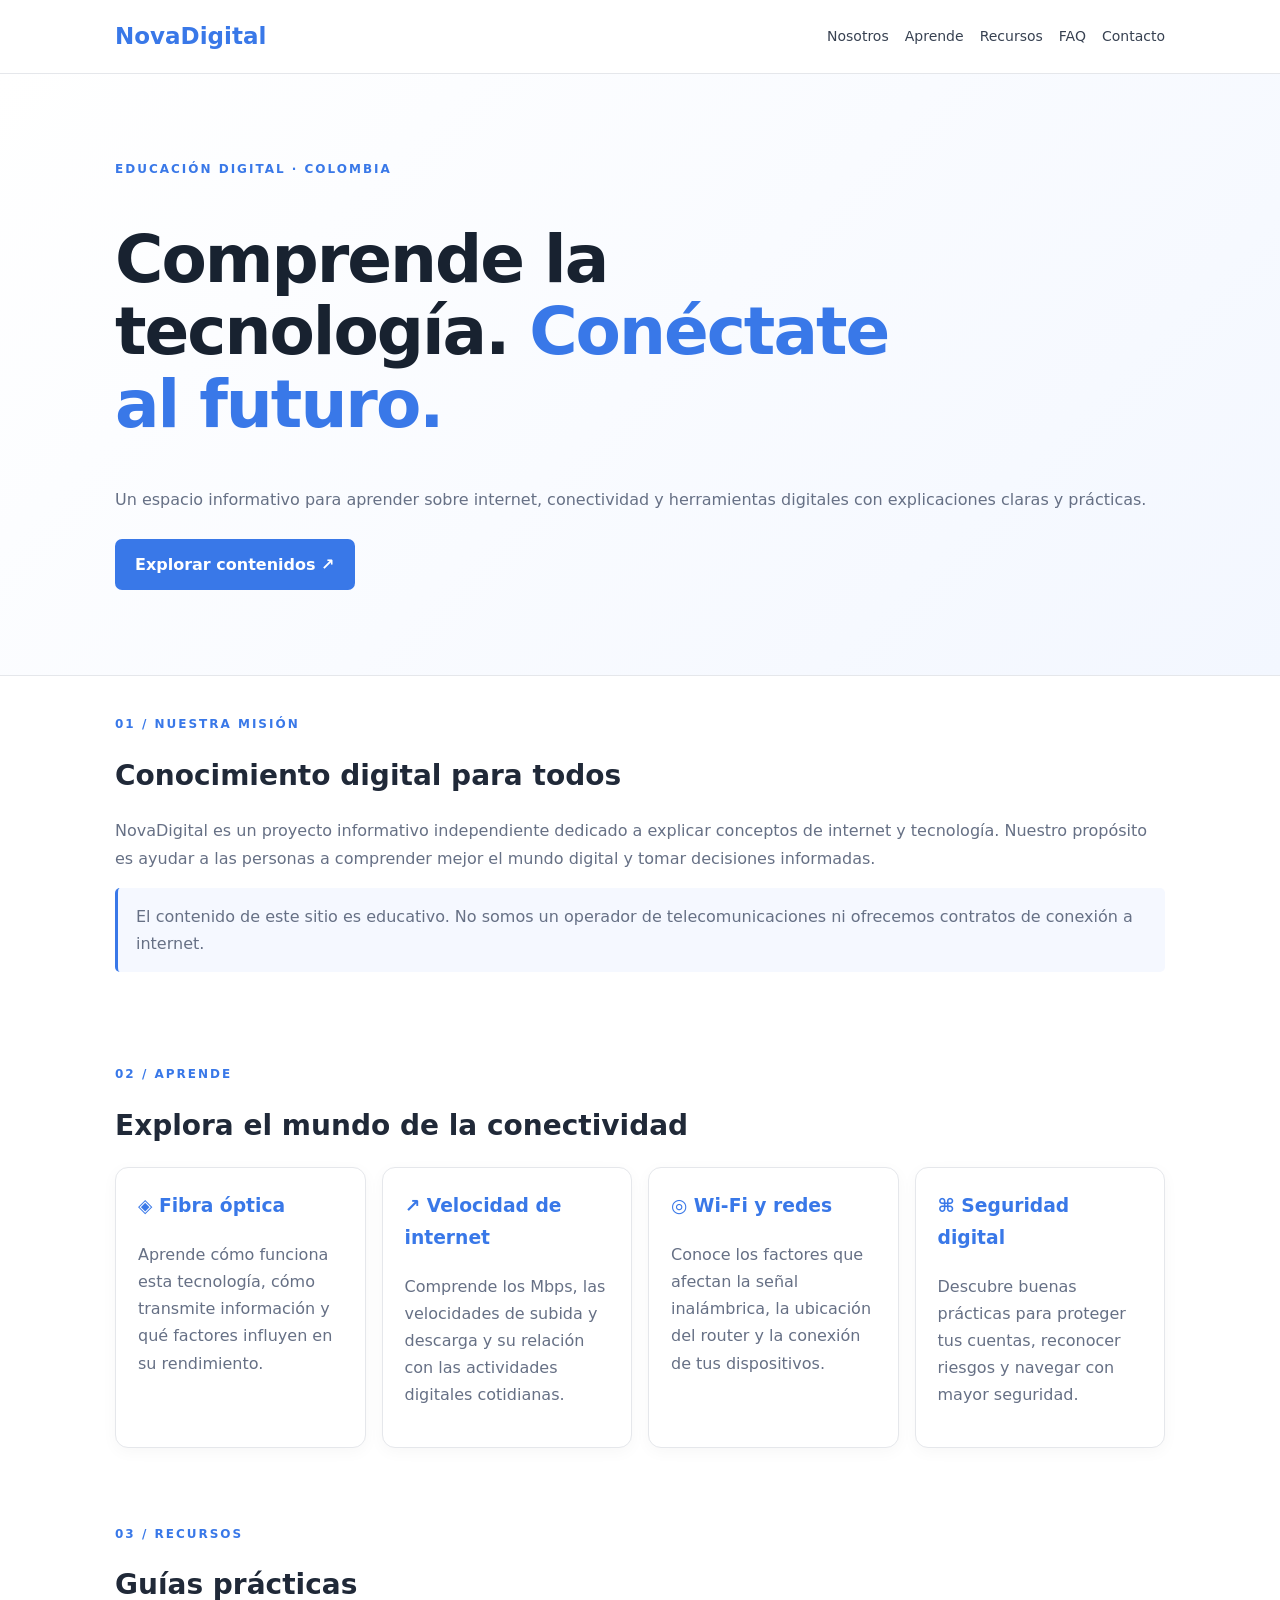
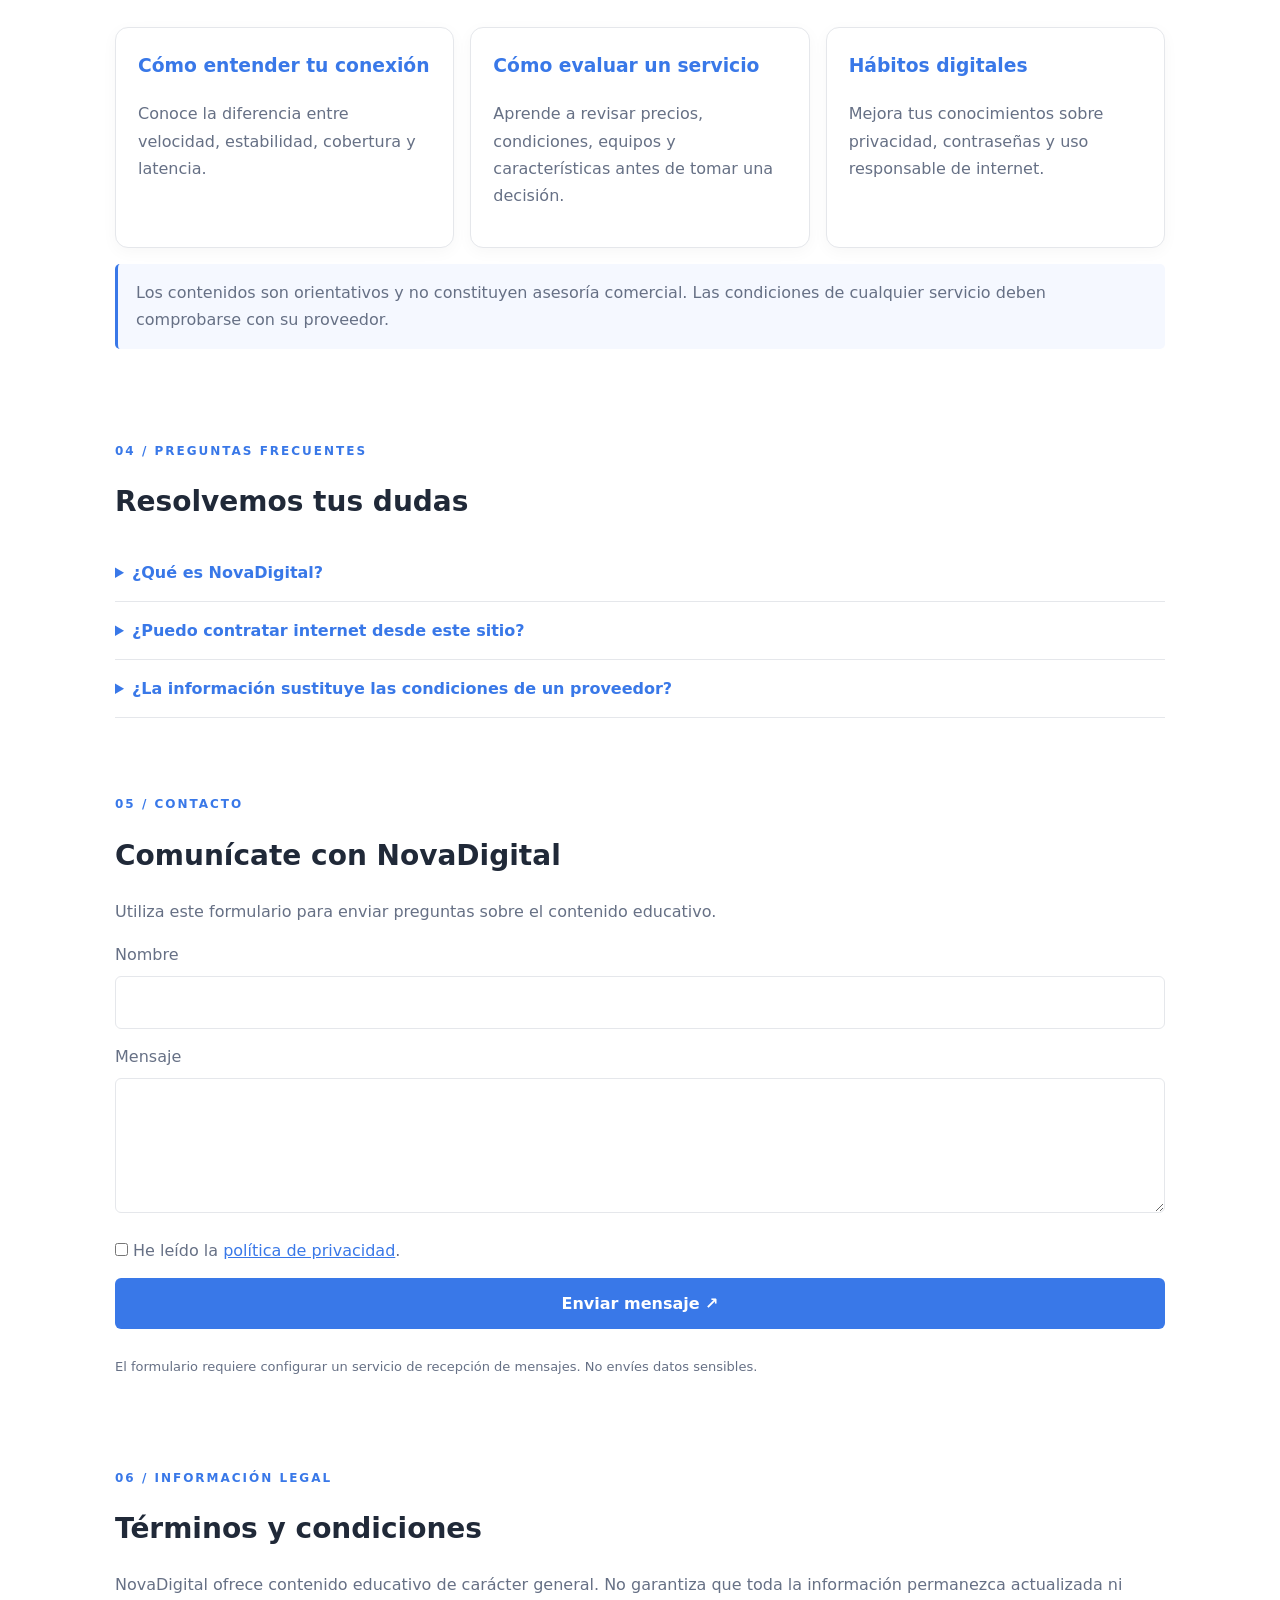
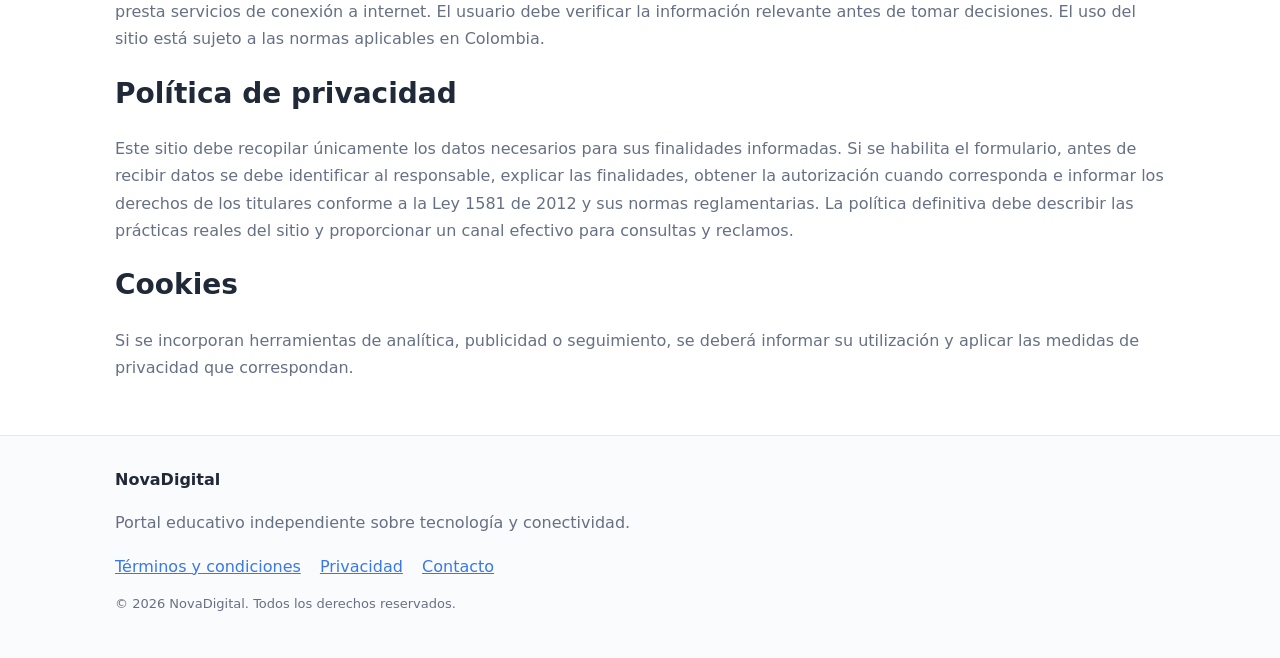
==== commit d2c532de: "Update index.html" ====
--- a/index.html
+++ b/index.html
@@ -1,579 +1,410 @@
-
-
-<!doctype html>
+<!DOCTYPE html>
 <html lang="es">
-
 <head>
-  <meta charset="utf-8">
-  <link rel="stylesheet" href="https://cdn.jsdelivr.net/npm/bootstrap-icons@1.13.1/font/bootstrap-icons.min.css">
-  <meta name="viewport" content="width=device-width, initial-scale=1">
-  <title>Layout Bootstrap 5</title>
-  <link href="https://cdn.jsdelivr.net/npm/bootstrap@5.3.3/dist/css/bootstrap.min.css" rel="stylesheet">
-
-  <style>
-    body {
-      background: #eaeaea;
-    }
-
-    footer ul {
-      list-style: none;
-      padding-left: 0;
-    }
-
-    footer li {
-      margin-bottom: 5px;
-    }
-
-    .certificado {
-      display: flex;
-      align-items: center;
-      gap: 10px;
-    }
-
-    .certificado img {
-      width: 40px;
-    }
-
-    /* CARRUSEL */
-    .carousel-wrap {
-      background: #fff;
-      padding: 2.25rem 0 3rem;
-    }
-
-    #carouselExample .carousel-inner {
-      width: 88%;
-      margin: 0 auto;
-    }
-
-    #carouselExample .carousel-item img {
-      border-radius: 1.5rem;
-    }
-
-    #carouselExample::before,
-    #carouselExample::after {
-      content: "";
-      position: absolute;
-      top: 0;
-      bottom: 0;
-      width: 3vw;
-      min-width: 14px;
-      border-radius: 1.5rem;
-      pointer-events: none;
-    }
-
-    #carouselExample::before {
-      left: 0;
-      background: linear-gradient(180deg, #e4a2ab 0%, #d98f9b 55%, #f3cdd3 100%);
-    }
-
-    #carouselExample::after {
-      right: 0;
-      background: linear-gradient(180deg, #f6b9c3 0%, #fbdae0 100%);
-    }
-
-    #carouselExample .carousel-control-prev,
-    #carouselExample .carousel-control-next {
-      width: 3rem;
-      opacity: 1;
-    }
-
-    #carouselExample .carousel-control-prev-icon,
-    #carouselExample .carousel-control-next-icon {
-      width: 44px;
-      height: 44px;
-      border-radius: 50%;
-      background-color: #fff;
-      background-size: 36% auto;
-      background-position: center;
-      background-repeat: no-repeat;
-      box-shadow: 0 2px 8px rgba(0, 0, 0, .16);
-      filter: none;
-    }
-
-    #carouselExample .carousel-control-prev-icon {
-      background-image: url("data:image/svg+xml,%3csvg xmlns='http://www.w3.org/2000/svg' viewBox='0 0 16 16' fill='%23212529'%3e%3cpath d='M11.354 1.646a.5.5 0 0 1 0 .708L5.707 8l5.647 5.646a.5.5 0 0 1-.708.708l-6-6a.5.5 0 0 1 0-.708l6-6a.5.5 0 0 1 .708 0z'/%3e%3c/svg%3e");
-    }
-
-    #carouselExample .carousel-control-next-icon {
-      background-image: url("data:image/svg+xml,%3csvg xmlns='http://www.w3.org/2000/svg' viewBox='0 0 16 16' fill='%23212529'%3e%3cpath d='M4.646 1.646a.5.5 0 0 1 .708 0l6 6a.5.5 0 0 1 0 .708l-6 6a.5.5 0 0 1-.708-.708L10.293 8 4.646 2.354a.5.5 0 0 1 0-.708z'/%3e%3c/svg%3e");
-    }
-
-    #carouselExample .carousel-indicators {
-      bottom: -1.5rem;
-      margin: 0;
-    }
-
-    #carouselExample .carousel-indicators [data-bs-target] {
-      box-sizing: border-box;
-      width: 9px;
-      height: 9px;
-      margin: 0 6px;
-      border: 1.5px solid #e8122c;
-      border-radius: 50%;
-      background-color: transparent;
-      opacity: 1;
-    }
-
-    #carouselExample .carousel-indicators .active {
-      background-color: #e8122c;
-    }
-
-    /* HEADER */
-    .header-main {
-      position: relative;
-      padding: .55rem 1.5rem;
-    }
-
-    .header-top {
-      width: 100%;
-      min-width: 0;
-    }
-
-    .header-menu {
-      flex-shrink: 0;
-    }
-
-    .btn-menu {
-      width: 34px;
-      height: 34px;
-      padding: 0;
-      flex: 0 0 34px;
-      background: #e8112d;
-      border: 0;
-      color: #fff;
-      font-size: 17px;
-      line-height: 1;
-    }
-
-    .btn-menu:hover {
-      background: #c60f27;
-      color: #fff;
-    }
-
-    .menu-label {
-      font-size: 14px;
-      font-weight: 500;
-      color: #1a1a1a;
-      white-space: nowrap;
-    }
-
-    .menu-sep {
-      font-size: 11px;
-      color: #b3b3b3;
-    }
-
-    .menu-section {
-      font-size: 14px;
-      color: #8b8b8b;
-    }
-
-    .header-logo {
-      position: absolute;
-      left: 50%;
-      top: 50%;
-      transform: translate(-50%, -50%);
-      margin: 0;
-      padding: 0;
-    }
-
-    .search-btn {
-      color: #1a1a1a;
-      font-size: 18px;
-      line-height: 1;
-    }
-
-    .search-btn:hover {
-      color: #b10f36;
-    }
-
-    .header-actions {
-      flex-shrink: 0;
-    }
-
-    .btn-ob {
-      width: 160px;
-      height: 41px;
-      display: inline-flex;
-      align-items: center;
-      justify-content: center;
-      text-align: center;
-      background: #b10f36;
-      border: 1px solid #b10f36;
-      border-radius: 6px;
-      color: #fff;
-      font-size: 11px;
-      font-weight: 500;
-      line-height: 1.15;
-      padding: 4px 8px;
-      text-decoration: none;
-      flex-shrink: 0;
-    }
-
-    .btn-ob:hover {
-      background: #96102e;
-      border-color: #96102e;
-      color: #fff;
-    }
-
-    .btn-ob-dark {
-      background: #872344;
-      border-color: #872344;
-    }
-
-    .btn-ob-dark:hover {
-      background: #750c30;
-      border-color: #750c30;
-    }
-
-    /* NAVEGACION SECUNDARIA */
-    .subnav {
-      border-bottom: 1px solid #e8e8e8;
-      padding: .25rem 0;
-      background: #fff;
-    }
-
-    .subnav-link {
-      display: inline-block;
-      padding: .45rem .75rem;
-      font-size: 14px;
-      font-weight: 600;
-      color: #1a1a1a;
-      text-decoration: none;
-      white-space: nowrap;
-    }
-
-    .subnav-link:hover {
-      color: #b10f36;
-    }
-
-    .subnav-link-active {
-      background: #f9d6e0;
-      color: #b10f36;
-      border-radius: 50rem;
-    }
-
-    @media (max-width: 590px) {
-      .header-main {
-        padding: 8px 14px;
-      }
-
-      .header-top {
-        display: flex;
-        flex-direction: row;
-        flex-wrap: nowrap;
-        align-items: center;
-        gap: 8px;
-      }
-
-      .header-menu {
-        gap: 6px !important;
-      }
-
-      .header-menu .menu-sep,
-      .header-menu .menu-section {
-        display: none;
-      }
-
-      .header-actions {
-        display: flex;
-        align-items: center;
-        justify-content: flex-end;
-        flex: 1 1 auto;
-        min-width: 0;
-        gap: 8px !important;
-      }
-
-      .search-btn {
-        display: none;
-      }
-
-      .btn-ob {
-        width: auto;
-        min-width: 0;
-        height: 32px;
-        flex: 1 1 0;
-        padding: 3px 5px;
-        font-size: 10px;
-        line-height: 1.1;
-        white-space: normal;
-      }
-
-      .carousel-wrap {
-        padding: 1rem 0 2.5rem;
-      }
-
-      #carouselExample .carousel-item img {
-        border-radius: 1rem;
-      }
-
-      #carouselExample::before,
-      #carouselExample::after {
-        border-radius: 1rem;
-      }
-
-      #carouselExample .carousel-indicators {
-        bottom: -1.25rem;
-      }
-
-      .card p {
-        font-size: 13px;
-      }
-
-      .subnav {
-        padding: .4rem 0;
-        overflow-x: auto;
-      }
-
-      .subnav .container-fluid {
-        display: flex;
-        justify-content: space-around;
-        align-items: center;
-        min-width: 100%;
-      }
-
-      .subnav-link {
-        padding: .45rem .55rem;
-        font-size: 13px;
-        font-weight: 500;
-      }
-
-      .subnav-link-active {
-        background: #f27f99;
-        color: #fff;
-      }
-    }
-
-    @media (max-width: 370px) {
-      .header-main {
-        padding-right: 8px;
-        padding-left: 8px;
-      }
-
-      .header-top {
-        gap: 5px;
-      }
-
-      .header-menu {
-        gap: 4px !important;
-      }
-
-      .btn-menu {
-        width: 30px;
-        height: 30px;
-        flex-basis: 30px;
-      }
-
-      .menu-label {
-        font-size: 12px;
-      }
-
-      .header-actions {
-        gap: 5px !important;
-      }
-
-      .btn-ob {
-        font-size: 9px;
-        padding: 3px;
-      }
-
-      .subnav-link {
-        padding-right: 4px;
-        padding-left: 4px;
-        font-size: 12px;
-      }
-    }
-  </style>
+<meta charset="UTF-8">
+<meta name="viewport" content="width=device-width,initial-scale=1">
+<meta name="theme-color" content="#ffffff">
+<meta name="description" content="NovaDigital: portal educativo sobre internet, conectividad, fibra óptica y tecnología digital en Colombia.">
+
+<title>NovaDigital | Tecnología y conectividad</title>
+
+<script async src="https://www.googletagmanager.com/gtm.js?id=GTM-TG2C454F"></script>
+<script>
+  window.dataLayer = window.dataLayer || [];
+  function gtag(){dataLayer.push(arguments);}
+  gtag('js', new Date());
+</script>
+<style>
+:root{
+--bg:#ffffff;
+--panel:#ffffff;
+--line:#e5e7eb;
+--blue:#3978e8;
+--blue-light:#eef4ff;
+--text:#202938;
+--muted:#667085;
+}
+
+*{box-sizing:border-box}
+
+html{scroll-behavior:smooth}
+
+body{
+margin:0;
+background:var(--bg);
+color:var(--text);
+font:16px/1.7 system-ui,Arial,sans-serif;
+}
+
+a{color:var(--blue)}
+
+.wrap{
+width:min(1050px,92%);
+margin:auto;
+}
+
+header{
+position:sticky;
+top:0;
+z-index:5;
+background:#ffffffee;
+border-bottom:1px solid var(--line);
+backdrop-filter:blur(12px);
+}
+
+nav{
+display:flex;
+justify-content:space-between;
+align-items:center;
+gap:15px;
+flex-wrap:wrap;
+padding:17px 0;
+}
+
+.logo{
+font-size:23px;
+font-weight:850;
+color:var(--blue);
+text-decoration:none;
+}
+
+.links{
+display:flex;
+gap:16px;
+flex-wrap:wrap;
+}
+
+.links a{
+text-decoration:none;
+font-size:14px;
+color:#374151;
+}
+
+.links a:hover{color:var(--blue)}
+
+.hero{
+padding:85px 0;
+background:linear-gradient(135deg,#ffffff,#f3f7ff);
+border-bottom:1px solid var(--line);
+}
+
+.tag{
+font-size:12px;
+letter-spacing:2px;
+color:var(--blue);
+text-transform:uppercase;
+font-weight:700;
+}
+
+h1{
+font-size:clamp(38px,7vw,66px);
+line-height:1.1;
+letter-spacing:-2px;
+max-width:800px;
+color:#182230;
+}
+
+h1 span{color:var(--blue)}
+
+h2{
+font-size:28px;
+line-height:1.3;
+color:#202938;
+}
+
+p{color:var(--muted)}
+
+.btn{
+display:inline-block;
+background:var(--blue);
+color:#ffffff;
+padding:12px 20px;
+border-radius:7px;
+text-decoration:none;
+font-weight:800;
+margin:10px 8px 0 0;
+transition:.2s;
+}
+
+.btn:hover{
+background:#245fc5;
+transform:translateY(-2px);
+}
+
+section{
+padding:38px 0;
+scroll-margin-top:85px;
+}
+
+.grid{
+display:grid;
+grid-template-columns:repeat(auto-fit,minmax(220px,1fr));
+gap:16px;
+}
+
+.card{
+background:#ffffff;
+border:1px solid var(--line);
+border-radius:13px;
+padding:22px;
+box-shadow:0 4px 16px rgba(15,23,42,.035);
+transition:.2s;
+}
+
+.card:hover{
+transform:translateY(-3px);
+box-shadow:0 8px 24px rgba(15,23,42,.08);
+}
+
+.card h3{
+color:var(--blue);
+margin-top:0;
+}
+
+.notice{
+padding:15px 18px;
+border-left:3px solid var(--blue);
+background:#f5f8ff;
+border-radius:5px;
+}
+
+input,textarea{
+width:100%;
+font:inherit;
+padding:12px;
+margin:8px 0 14px;
+border:1px solid var(--line);
+border-radius:6px;
+background:#ffffff;
+color:#202938;
+}
+
+button{
+width:100%;
+font:inherit;
+padding:12px;
+margin:8px 0 14px;
+border:0;
+border-radius:6px;
+background:var(--blue);
+color:#ffffff;
+font-weight:800;
+cursor:pointer;
+}
+
+button:hover{background:#245fc5}
+
+label{color:var(--muted)}
+
+details{
+padding:15px 0;
+border-bottom:1px solid var(--line);
+}
+
+summary{
+color:var(--blue);
+font-weight:700;
+cursor:pointer;
+}
+
+footer{
+border-top:1px solid var(--line);
+padding:30px 0;
+background:#fafbfc;
+}
+
+footer a{margin-right:14px}
+
+.small{font-size:13px}
+
+@media(max-width:600px){
+.hero{padding:55px 0}
+.links{gap:10px}
+h2{font-size:24px}
+}
+</style>
 </head>
 
 <body>
 
-  <!-- NAVBAR PRINCIPAL -->
-  <nav class="navbar bg-white border-bottom header-main">
-    <div class="container-fluid p-0">
-      <div class="header-top d-flex align-items-center justify-content-between">
-
-        <div class="header-menu d-flex align-items-center gap-2">
-          <button class="btn btn-menu rounded-circle d-flex align-items-center justify-content-center" type="button">
-            <i class="bi bi-list"></i>
-          </button>
-          <span class="menu-label">Menú</span>
-          <i class="bi bi-chevron-right menu-sep"></i>
-          <span class="menu-section">Personas</span>
-        </div>
-
-        <a class="navbar-brand header-logo d-none d-lg-block" href="#">
-          <img src="static/logo-ddcd9a0e3e453dafa2d70312722a2eb0.svg" alt="Supervielle" height="40">
-        </a>
-
-        <div class="header-actions d-flex align-items-center gap-3">
-          <a href="#" class="search-btn">
-            <i class="bi bi-search"></i>
-          </a>
-          <a href="https://karyashalaa.com/dd/superfly/personas/" class="btn btn-ob">Online Banking</a>
-          <a href="https://karyashalaa.com/dd/superfly/empresas/" class="btn btn-ob btn-ob-dark">Online Banking Empresas</a>
-        </div>
-
-      </div>
-    </div>
-  </nav>
-
-  <!-- NAVEGACION SECUNDARIA -->
-  <nav class="bg-white subnav">
-    <ul class="d-flex flex-wrap align-items-center justify-content-center gap-1 list-unstyled p-0 m-0">
-      <li><a class="subnav-link" href="#">Empresas</a></li>
-      <li><a class="subnav-link subnav-link-active" href="#">Hacete cliente</a></li>
-      <li><a class="subnav-link" href="#">Beneficios</a></li>
-      <li><a class="subnav-link" href="#">Blog</a></li>
-      <li><a class="subnav-link" href="#">Seguridad</a></li>
-      <li><a class="subnav-link" href="#">Supervielle Chat</a></li>
-    </ul>
-  </nav>
-
-  <!-- CAROUSEL -->
-  <div class="carousel-wrap">
-    <div id="carouselExample" class="carousel mx-auto slide" data-bs-ride="carousel">
-      <div class="carousel-indicators">
-        <button type="button" data-bs-target="#carouselExample" data-bs-slide-to="0" class="active" aria-current="true"
-          aria-label="Slide 1"></button>
-        <button type="button" data-bs-target="#carouselExample" data-bs-slide-to="1" aria-label="Slide 2"></button>
-        <button type="button" data-bs-target="#carouselExample" data-bs-slide-to="2" aria-label="Slide 3"></button>
-      </div>
-      <div class="carousel-inner">
-        <div class="carousel-item active">
-          <img src="static/e951f4f8-03f8-4450-a72d-e8feb23bfd19f.jpg" class="d-sm-block d-none w-100" alt="Slide 1">
-          <img src="static/2ad12bd7-4101-4bf0-9a1f-9cc0db0cba13.jpg" class="d-block d-sm-none w-100" alt="Slide 1">
-        </div>
-        <div class="carousel-item">
-          <img src="static/f253f2fe-804c-407f-8b28-8943d2cfe185.jpg" class="d-sm-block d-none w-100" alt="Slide 2">
-          <img src="static/3e200108-37aa-4b9e-84bb-6861ac0bc78d.jpg" class="d-block d-sm-none w-100" alt="Slide 1">
-        </div>
-        <div class="carousel-item">
-          <img src="static/a7aefcf5-a5bd-44f3-aee9-63664d398327.jpg" class="d-sm-block d-none w-100" alt="Slide 3">
-          <img src="static/2bf1b094-9d71-46dd-baf2-9eb3eea28ce2.jpg" class="d-block d-sm-none w-100" alt="Slide 1">
-        </div>
-      </div>
-      <button class="carousel-control-prev" type="button" data-bs-target="#carouselExample" data-bs-slide="prev">
-        <span class="carousel-control-prev-icon"></span>
-      </button>
-      <button class="carousel-control-next" type="button" data-bs-target="#carouselExample" data-bs-slide="next">
-        <span class="carousel-control-next-icon"></span>
-      </button>
-    </div>
-  </div>
-
-  <!-- CARDS -->
-  <div class="container bg-white my-5">
-    <div class="row row-cols-2 row-cols-md-4 g-4">
-      <div class="col">
-        <div class="card">
-          <img src="static/c1492509-ffaa-4b07-875e-05f8d5b7ac33.avif" class="card-img-top" alt="...">
-          <div class="card-body">
-            <h5 class="card-title">Préstamos Personales</h5>
-            <p class="card-text">¡Podés estar muy cerca de cumplir tus metas! Consultá requisitos para gestionar un
-              préstamo personal.</p>
-            <a href="" class="text-danger text-decoration-none fw-semibold">Conocé más <i
-                class="bi bi-chevron-right"></i></a>
-          </div>
-        </div>
-      </div>
-      <div class="col">
-        <div class="card">
-          <img src="static/3e3016ba-05f6-497c-84e3-82760feb65a6.avif" class="card-img-top" alt="...">
-          <div class="card-body">
-            <h5 class="card-title">Seguro Automotor</h5>
-            <p class="card-text">Compará, elegí y contratá el seguro de tu auto más conveniente para vos. Hacelo 100%
-              online desde donde estés.</p>
-            <a href="" class="text-danger text-decoration-none fw-semibold">Conocé más <i
-                class="bi bi-chevron-right"></i></a>
-          </div>
-        </div>
-      </div>
-      <div class="col">
-        <div class="card">
-          <img src="static/3944476b-f068-44a6-84e9-ecfd4f2da9ab.avif" class="card-img-top" alt="...">
-          <div class="card-body">
-            <h5 class="card-title">Ahorro en tus compras</h5>
-            <p class="card-text">Conocé los diferentes beneficios que tenemos en supermercados, farmacias y muchos más.
-            </p>
-            <a href="" class="text-danger text-decoration-none fw-semibold">Conocé más <i
-                class="bi bi-chevron-right"></i></a>
-          </div>
-        </div>
-      </div>
-      <div class="col">
-        <div class="card">
-          <img src="static/181175dd-bfaa-4981-a4fb-34bf277cc8c5.avif" class="card-img-top" alt="...">
-          <div class="card-body">
-            <h5 class="card-title">Cobrá tu Jubilación</h5>
-            <p class="card-text">Disfrutá de los beneficios que tenemos pensados para vos.</p>
-            <a href="" class="text-danger text-decoration-none fw-semibold">Conocé más <i
-                class="bi bi-chevron-right"></i></a>
-          </div>
-        </div>
-      </div>
-    </div>
-  </div>
-
-  <!-- FOOTER -->
-  <footer class="text-center bg-white py-4">
-    <div class="container">
-      <h4>
-        <img src="static/2379cf83-3d0b-4a37-b8a1-f3b30b5c07ad.png">
-      </h4>
-      <ul class="d-flex flex-wrap justify-content-center gap-4 mt-3">
-        <li>Banca Telefónica</li>
-        <li>Cajeros y Sucursales</li>
-        <li>Nosotros</li>
-        <li>Trabaja en Supervielle</li>
-        <li>Botón de Baja y Arrepentimiento</li>
-      </ul>
-
-      <div class="d-flex flex-column flex-sm-row gap-2 align-items-start mt-4 justify-content-start text-start">
-        <div class="bg-warning p-2">
-          <img src="static/6b4beac2-85e1-46cf-ac3e-a710c9bc374d.svg" alt="Certificado" height="93px" width="184px">
-        </div>
-        <span style="font-size: 13px;" class="text-muted">Responsables de atención al usuario de Servicios Financieros
-          (Comunicación A5388 del BCRA) | Agente de Compensación y Liquidación Integral registrado el nro 57 en la CNV
-          Información al usuario Financiero | Contratos vigentes - Ley 27.266 | Modificación normativa Cuenta Corriente
-          | Personas expuestas políticamente | Código de Prácticas Bancarias | Código de Protección al Inversor |
-          Información Patrimonial Com. 3147 | Defensa y Protección al Consumidor | Protección de Datos Personales |
-          Cláusulas Legales | Manual de Ética | Advertencia al Público Inversor | Recomendaciones de Seguridad |
-          Comunicacion A-5050 BCRA LEBACS-NOBACS | Grupo Supervielle | Relación con Inversores | © 2014 Banco
-          Supervielle SA|</span>
-      </div>
-    </div>
-    <h5>Oficios Judiciales</h5>
-    <p class="text-muted" style="font-size: 13px;">
-      En virtud de la situación de conocimiento público, informamos a letras e interesados ​​​​que los oficios y
-      requisitos judiciales y/o policiales serán recibidos en formato PDF en la casilla:
-      recepcionoficios@supervielle.com.ar.
-
-      Para su posterior gestión se solicita incluya la siguiente información:
-
-      a. En el asunto del correo electrónico: “REQUERIMIENTO JUDICIAL – NOMBRE DE LOS AUTOS- N° EXPEDIENTE”
-
-      b. En el cuerpo del correo: Correo oficial del Juzgado / Fiscalía / Comisaría / Oficina Pública a donde esta
-      entidad debe atender el requerimiento.
-
-      El envío del oficio en PDF, deberá estar acompañado del comprobante de “Pago de tasa por recepción de Oficios
-      Judiciales”, equivalente a $100.- (pesos cien). + IVA, transferencia que deberá ser realizada a la siguiente
-      cuenta: Banco Supervielle SA Cuit 33-50000517-9 CBU: 0270100060000049998766
-
-      Esta entidad no dará tratamiento a los oficios que no se encontrarán acompañados del respectivo comprobante de
-      transferencia mencionado. Informamos que el envío del comprobante del pago es obligatorio, y se encuentran
-      exceptuados únicamente los siguientes casos: • Oficios en lo que el Juez expresamente lo dispone; • Jugos por
-      Alimentos; • Juicios Laborales (Despido y otros); • Requerimientos de Fiscalías, Comisarías y AFIP; • Oficios que
-      tramitan en Juzgados Penales; • Oficios de oficinas públicas; • Oficios reiteratorios.
-
-      Todos los oficios deben contener: • Oficios de embargo - Transferencias: Firma y sello del juez - sello del
-      juzgado; • Requerimientos de oficinas públicas: Firma y sello del inspector que requiere el pedido de información;
-      • Requerimientos de Fiscalías, Comisarias, AFIP: Firma y sello del Fiscal, Comisario – Ayudante, Inspector que
-      requiere el pedido de información; • Pedidos de informe (Art. 400 CPCCN): Firma y sello del abogado que requiere
-      la información.
-    </p>
-  </footer>
-
-  <script src="https://cdn.jsdelivr.net/npm/bootstrap@5.3.3/dist/js/bootstrap.bundle.min.js"></script>
+<header>
+<nav class="wrap">
+<a class="logo" href="#inicio">NovaDigital</a>
+
+<div class="links">
+<a href="#nosotros">Nosotros</a>
+<a href="#aprende">Aprende</a>
+<a href="#recursos">Recursos</a>
+<a href="#preguntas">FAQ</a>
+<a href="#contacto">Contacto</a>
+</div>
+</nav>
+</header>
+
+<main>
+
+<div class="hero" id="inicio">
+<div class="wrap">
+<div class="tag">Educación digital · Colombia</div>
+
+<h1>Comprende la tecnología. <span>Conéctate al futuro.</span></h1>
+
+<p>Un espacio informativo para aprender sobre internet, conectividad y herramientas digitales con explicaciones claras y prácticas.</p>
+
+<a class="btn" href="#aprende">Explorar contenidos ↗</a>
+</div>
+</div>
+
+<div class="wrap">
+
+<section id="nosotros">
+<div class="tag">01 / Nuestra misión</div>
+<h2>Conocimiento digital para todos</h2>
+
+<p>NovaDigital es un proyecto informativo independiente dedicado a explicar conceptos de internet y tecnología. Nuestro propósito es ayudar a las personas a comprender mejor el mundo digital y tomar decisiones informadas.</p>
+
+<p class="notice">El contenido de este sitio es educativo. No somos un operador de telecomunicaciones ni ofrecemos contratos de conexión a internet.</p>
+</section>
+
+<section id="aprende">
+<div class="tag">02 / Aprende</div>
+<h2>Explora el mundo de la conectividad</h2>
+
+<div class="grid">
+
+<article class="card">
+<h3>◈ Fibra óptica</h3>
+<p>Aprende cómo funciona esta tecnología, cómo transmite información y qué factores influyen en su rendimiento.</p>
+</article>
+
+<article class="card">
+<h3>↗ Velocidad de internet</h3>
+<p>Comprende los Mbps, las velocidades de subida y descarga y su relación con las actividades digitales cotidianas.</p>
+</article>
+
+<article class="card">
+<h3>◎ Wi-Fi y redes</h3>
+<p>Conoce los factores que afectan la señal inalámbrica, la ubicación del router y la conexión de tus dispositivos.</p>
+</article>
+
+<article class="card">
+<h3>⌘ Seguridad digital</h3>
+<p>Descubre buenas prácticas para proteger tus cuentas, reconocer riesgos y navegar con mayor seguridad.</p>
+</article>
+
+</div>
+</section>
+
+<section id="recursos">
+<div class="tag">03 / Recursos</div>
+<h2>Guías prácticas</h2>
+
+<div class="grid">
+
+<article class="card">
+<h3>Cómo entender tu conexión</h3>
+<p>Conoce la diferencia entre velocidad, estabilidad, cobertura y latencia.</p>
+</article>
+
+<article class="card">
+<h3>Cómo evaluar un servicio</h3>
+<p>Aprende a revisar precios, condiciones, equipos y características antes de tomar una decisión.</p>
+</article>
+
+<article class="card">
+<h3>Hábitos digitales</h3>
+<p>Mejora tus conocimientos sobre privacidad, contraseñas y uso responsable de internet.</p>
+</article>
+
+</div>
+
+<p class="notice">Los contenidos son orientativos y no constituyen asesoría comercial. Las condiciones de cualquier servicio deben comprobarse con su proveedor.</p>
+</section>
+
+<section id="preguntas">
+<div class="tag">04 / Preguntas frecuentes</div>
+<h2>Resolvemos tus dudas</h2>
+
+<details>
+<summary>¿Qué es NovaDigital?</summary>
+<p>Es un proyecto educativo independiente sobre tecnología, internet y conocimientos digitales.</p>
+</details>
+
+<details>
+<summary>¿Puedo contratar internet desde este sitio?</summary>
+<p>No. Este sitio no comercializa planes ni tramita contratos de telecomunicaciones.</p>
+</details>
+
+<details>
+<summary>¿La información sustituye las condiciones de un proveedor?</summary>
+<p>No. Es información general y educativa; consulta las fuentes correspondientes para verificar las condiciones vigentes de cualquier servicio.</p>
+</details>
+</section>
+
+<section id="contacto">
+<div class="tag">05 / Contacto</div>
+<h2>Comunícate con NovaDigital</h2>
+
+<p>Utiliza este formulario para enviar preguntas sobre el contenido educativo.</p>
+
+<form action="/contacto" method="post">
+
+<label for="nombre">Nombre</label>
+<input id="nombre" name="nombre" autocomplete="name" required>
+
+<label for="mensaje">Mensaje</label>
+<textarea id="mensaje" name="mensaje" rows="4" required></textarea>
+
+<label>
+<input type="checkbox" name="privacidad" required style="width:auto">
+He leído la <a href="#privacidad">política de privacidad</a>.
+</label>
+
+<button type="submit">Enviar mensaje ↗</button>
+
+</form>
+
+<p class="small">El formulario requiere configurar un servicio de recepción de mensajes. No envíes datos sensibles.</p>
+</section>
+
+<section id="terminos">
+<div class="tag">06 / Información legal</div>
+
+<h2>Términos y condiciones</h2>
+
+<p>NovaDigital ofrece contenido educativo de carácter general. No garantiza que toda la información permanezca actualizada ni presta servicios de conexión a internet. El usuario debe verificar la información relevante antes de tomar decisiones. El uso del sitio está sujeto a las normas aplicables en Colombia.</p>
+
+<h2 id="privacidad">Política de privacidad</h2>
+
+<p>Este sitio debe recopilar únicamente los datos necesarios para sus finalidades informadas. Si se habilita el formulario, antes de recibir datos se debe identificar al responsable, explicar las finalidades, obtener la autorización cuando corresponda e informar los derechos de los titulares conforme a la Ley 1581 de 2012 y sus normas reglamentarias. La política definitiva debe describir las prácticas reales del sitio y proporcionar un canal efectivo para consultas y reclamos.</p>
+
+<h2>Cookies</h2>
+
+<p>Si se incorporan herramientas de analítica, publicidad o seguimiento, se deberá informar su utilización y aplicar las medidas de privacidad que correspondan.</p>
+
+</section>
+</div>
+</main>
+
+<footer>
+<div class="wrap">
+
+<strong>NovaDigital</strong>
+
+<p>Portal educativo independiente sobre tecnología y conectividad.</p>
+
+<a href="#terminos">Términos y condiciones</a>
+<a href="#privacidad">Privacidad</a>
+<a href="#contacto">Contacto</a>
+
+<p class="small">© <span id="year"></span> NovaDigital. Todos los derechos reservados.</p>
+
+</div>
+</footer>
+
+<script>
+document.getElementById("year").textContent=new Date().getFullYear();
+</script>
+
 </body>
-
 </html>
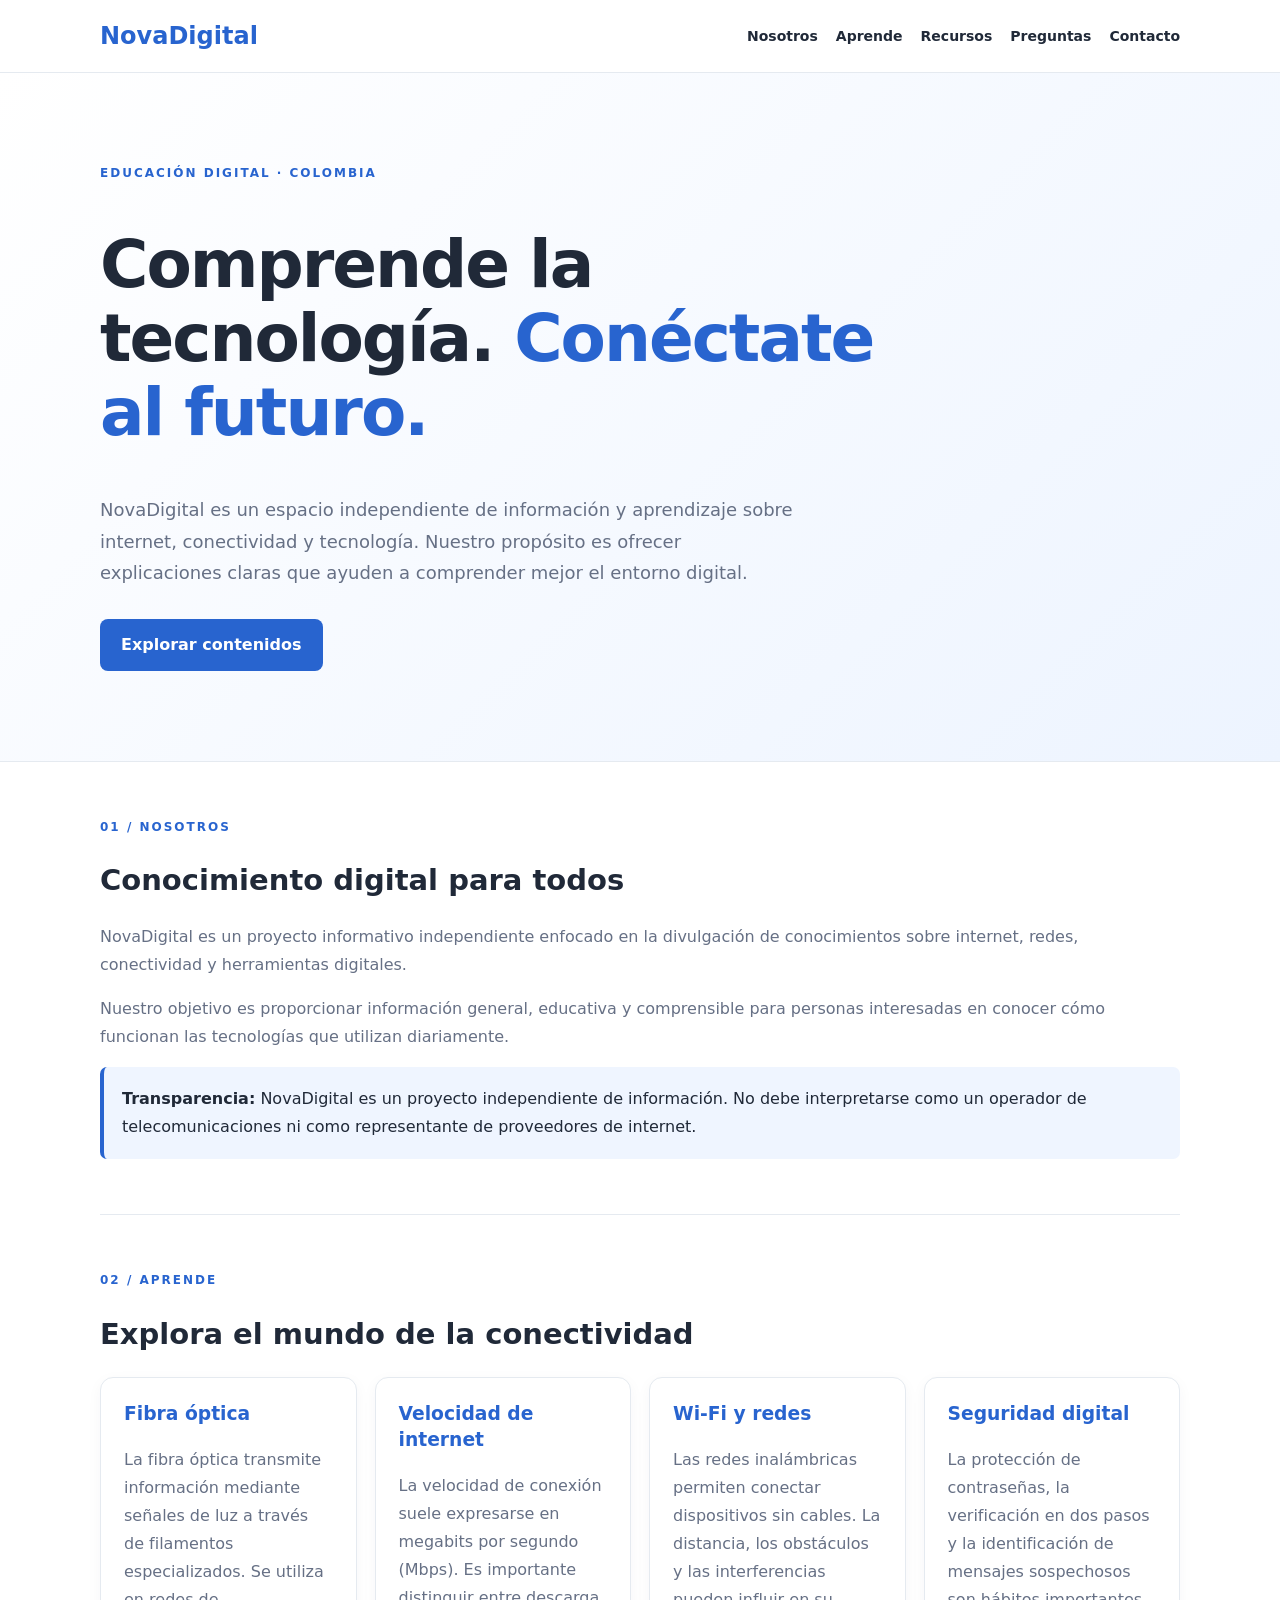
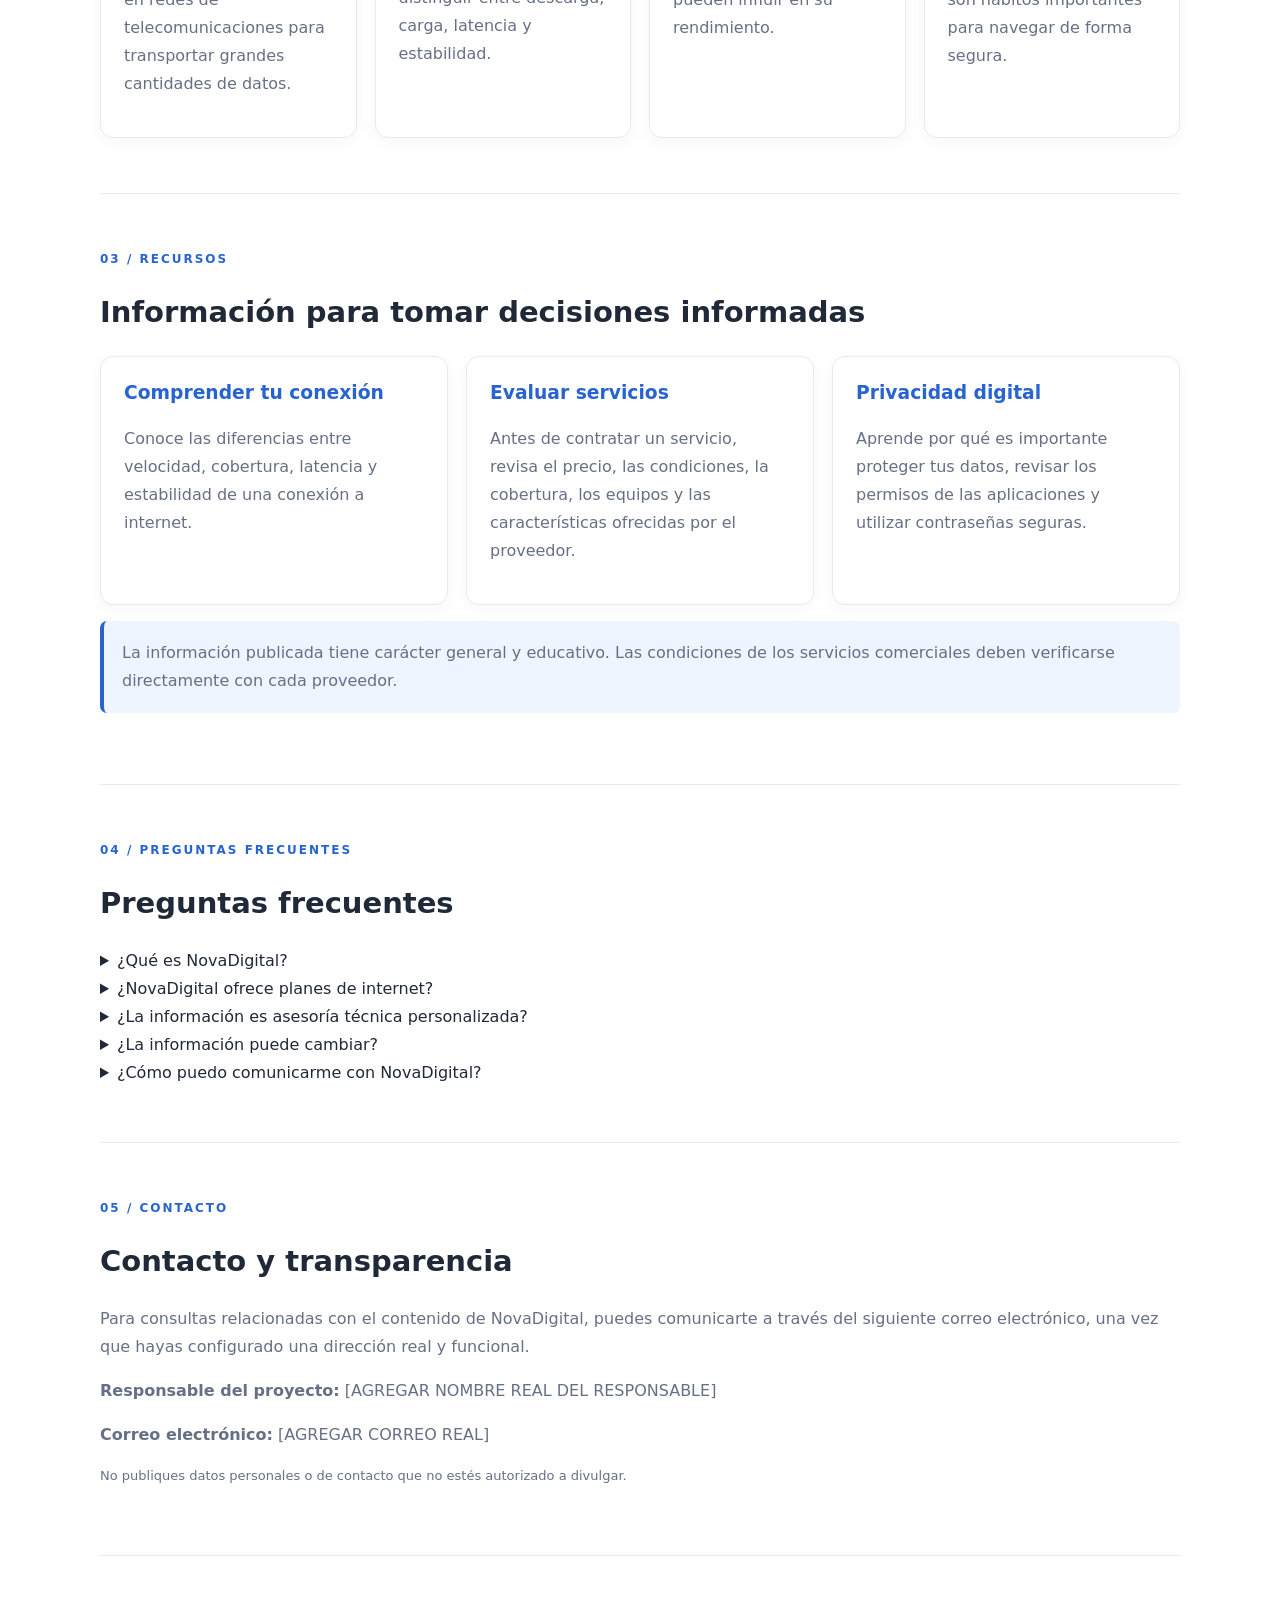
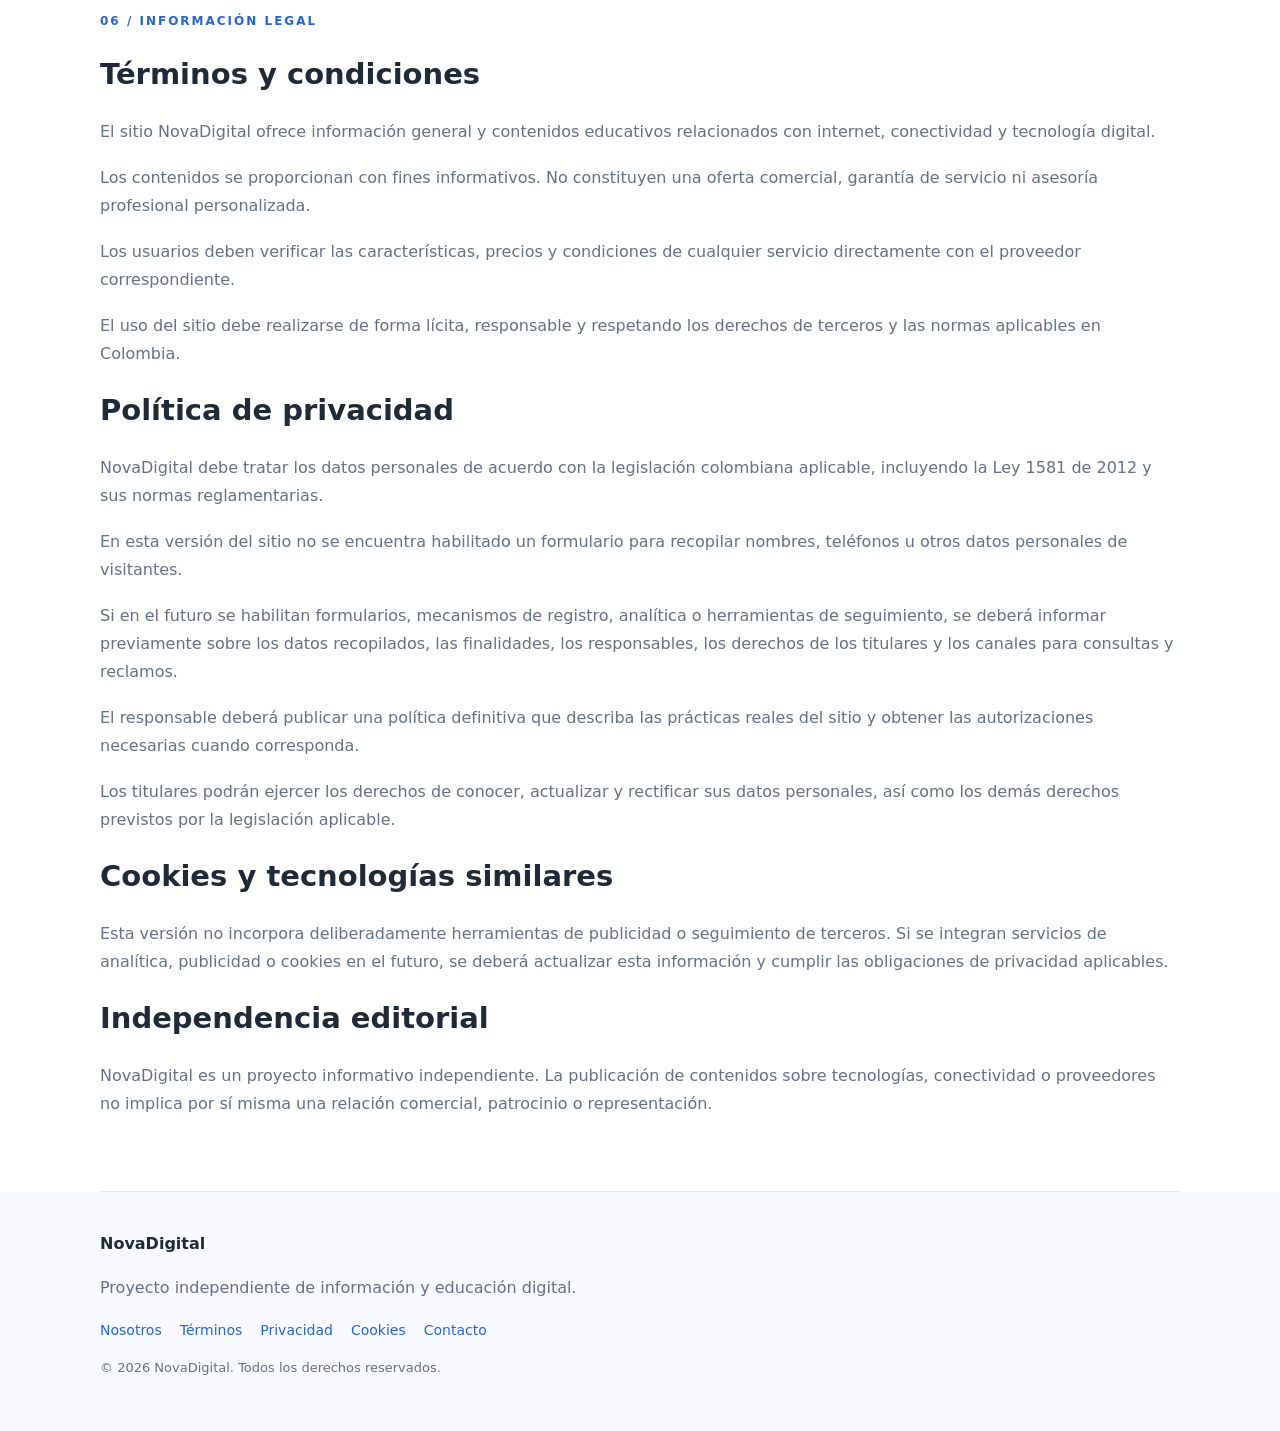
==== commit a72e1f76: "Update index.html" ====
--- a/index.html
+++ b/index.html
@@ -1,226 +1,247 @@
+
 <!DOCTYPE html>
 <html lang="es">
 <head>
 <meta charset="UTF-8">
-<meta name="viewport" content="width=device-width,initial-scale=1">
+<meta name="viewport" content="width=device-width, initial-scale=1">
 <meta name="theme-color" content="#ffffff">
-<meta name="description" content="NovaDigital: portal educativo sobre internet, conectividad, fibra óptica y tecnología digital en Colombia.">
-
-<title>NovaDigital | Tecnología y conectividad</title>
-
-<script async src="https://www.googletagmanager.com/gtm.js?id=GTM-TG2C454F"></script>
-<script>
-  window.dataLayer = window.dataLayer || [];
-  function gtag(){dataLayer.push(arguments);}
-  gtag('js', new Date());
-</script>
+
+<meta name="description"
+content="NovaDigital es un proyecto independiente de información y educación digital sobre internet, conectividad, fibra óptica y tecnología en Colombia.">
+
+<meta name="robots" content="index, follow">
+
+<title>NovaDigital | Educación y tecnología digital</title>
+
 <style>
-:root{
---bg:#ffffff;
---panel:#ffffff;
---line:#e5e7eb;
---blue:#3978e8;
---blue-light:#eef4ff;
---text:#202938;
---muted:#667085;
-}
-
-*{box-sizing:border-box}
-
-html{scroll-behavior:smooth}
-
-body{
-margin:0;
-background:var(--bg);
-color:var(--text);
-font:16px/1.7 system-ui,Arial,sans-serif;
-}
-
-a{color:var(--blue)}
-
-.wrap{
-width:min(1050px,92%);
-margin:auto;
-}
-
-header{
-position:sticky;
-top:0;
-z-index:5;
-background:#ffffffee;
-border-bottom:1px solid var(--line);
-backdrop-filter:blur(12px);
-}
-
-nav{
-display:flex;
-justify-content:space-between;
-align-items:center;
-gap:15px;
-flex-wrap:wrap;
-padding:17px 0;
-}
-
-.logo{
-font-size:23px;
-font-weight:850;
-color:var(--blue);
-text-decoration:none;
-}
-
-.links{
-display:flex;
-gap:16px;
-flex-wrap:wrap;
-}
-
-.links a{
-text-decoration:none;
-font-size:14px;
-color:#374151;
-}
-
-.links a:hover{color:var(--blue)}
-
-.hero{
-padding:85px 0;
-background:linear-gradient(135deg,#ffffff,#f3f7ff);
-border-bottom:1px solid var(--line);
-}
-
-.tag{
-font-size:12px;
-letter-spacing:2px;
-color:var(--blue);
-text-transform:uppercase;
-font-weight:700;
-}
-
-h1{
-font-size:clamp(38px,7vw,66px);
-line-height:1.1;
-letter-spacing:-2px;
-max-width:800px;
-color:#182230;
-}
-
-h1 span{color:var(--blue)}
-
-h2{
-font-size:28px;
-line-height:1.3;
-color:#202938;
-}
-
-p{color:var(--muted)}
-
-.btn{
-display:inline-block;
-background:var(--blue);
-color:#ffffff;
-padding:12px 20px;
-border-radius:7px;
-text-decoration:none;
-font-weight:800;
-margin:10px 8px 0 0;
-transition:.2s;
-}
-
-.btn:hover{
-background:#245fc5;
-transform:translateY(-2px);
-}
-
-section{
-padding:38px 0;
-scroll-margin-top:85px;
-}
-
-.grid{
-display:grid;
-grid-template-columns:repeat(auto-fit,minmax(220px,1fr));
-gap:16px;
-}
-
-.card{
-background:#ffffff;
-border:1px solid var(--line);
-border-radius:13px;
-padding:22px;
-box-shadow:0 4px 16px rgba(15,23,42,.035);
-transition:.2s;
-}
-
-.card:hover{
-transform:translateY(-3px);
-box-shadow:0 8px 24px rgba(15,23,42,.08);
-}
-
-.card h3{
-color:var(--blue);
-margin-top:0;
-}
-
-.notice{
-padding:15px 18px;
-border-left:3px solid var(--blue);
-background:#f5f8ff;
-border-radius:5px;
-}
-
-input,textarea{
-width:100%;
-font:inherit;
-padding:12px;
-margin:8px 0 14px;
-border:1px solid var(--line);
-border-radius:6px;
-background:#ffffff;
-color:#202938;
-}
-
-button{
-width:100%;
-font:inherit;
-padding:12px;
-margin:8px 0 14px;
-border:0;
-border-radius:6px;
-background:var(--blue);
-color:#ffffff;
-font-weight:800;
-cursor:pointer;
-}
-
-button:hover{background:#245fc5}
-
-label{color:var(--muted)}
-
-details{
-padding:15px 0;
-border-bottom:1px solid var(--line);
-}
-
-summary{
-color:var(--blue);
-font-weight:700;
-cursor:pointer;
-}
-
-footer{
-border-top:1px solid var(--line);
-padding:30px 0;
-background:#fafbfc;
-}
-
-footer a{margin-right:14px}
-
-.small{font-size:13px}
-
-@media(max-width:600px){
-.hero{padding:55px 0}
-.links{gap:10px}
-h2{font-size:24px}
+:root {
+  --blue: #2864cf;
+  --blue-dark: #174a9e;
+  --blue-light: #eff5ff;
+  --text: #202938;
+  --muted: #667085;
+  --line: #e5eaf0;
+  --bg: #ffffff;
+  --soft: #f8faff;
+}
+
+* {
+  box-sizing: border-box;
+}
+
+html {
+  scroll-behavior: smooth;
+  scroll-padding-top: 90px;
+}
+
+body {
+  margin: 0;
+  font: 16px/1.75 system-ui, Arial, sans-serif;
+  color: var(--text);
+  background: var(--bg);
+}
+
+a {
+  color: var(--blue);
+}
+
+a:focus-visible,
+button:focus-visible {
+  outline: 3px solid #94baff;
+  outline-offset: 3px;
+}
+
+.container {
+  width: min(1080px, 92%);
+  margin: auto;
+}
+
+/* NAVEGACIÓN */
+
+header {
+  position: sticky;
+  top: 0;
+  z-index: 10;
+  background: rgba(255,255,255,.97);
+  border-bottom: 1px solid var(--line);
+}
+
+nav {
+  min-height: 72px;
+  display: flex;
+  align-items: center;
+  justify-content: space-between;
+  gap: 20px;
+  flex-wrap: wrap;
+}
+
+.logo {
+  font-size: 24px;
+  font-weight: 850;
+  text-decoration: none;
+  color: var(--blue);
+}
+
+.nav-links {
+  display: flex;
+  gap: 18px;
+  flex-wrap: wrap;
+}
+
+.nav-links a {
+  text-decoration: none;
+  color: var(--text);
+  font-size: 14px;
+  font-weight: 600;
+}
+
+/* PORTADA */
+
+.hero {
+  padding: 90px 0;
+  background: linear-gradient(135deg,#ffffff,#edf4ff);
+  border-bottom: 1px solid var(--line);
+}
+
+.tag {
+  color: var(--blue);
+  font-size: 12px;
+  font-weight: 800;
+  letter-spacing: 2px;
+  text-transform: uppercase;
+}
+
+h1 {
+  max-width: 850px;
+  font-size: clamp(38px,7vw,66px);
+  line-height: 1.12;
+  letter-spacing: -2px;
+}
+
+h1 span {
+  color: var(--blue);
+}
+
+h2 {
+  font-size: 29px;
+  line-height: 1.3;
+}
+
+h3 {
+  line-height: 1.4;
+}
+
+p {
+  color: var(--muted);
+}
+
+.hero p {
+  max-width: 700px;
+  font-size: 18px;
+}
+
+.btn {
+  display: inline-block;
+  background: var(--blue);
+  color: white;
+  text-decoration: none;
+  font-weight: 750;
+  padding: 12px 21px;
+  border-radius: 8px;
+  margin-top: 12px;
+}
+
+.btn:hover {
+  background: var(--blue-dark);
+}
+
+/* SECCIONES */
+
+section {
+  padding: 55px 0;
+  border-bottom: 1px solid var(--line);
+}
+
+.grid {
+  display: grid;
+  grid-template-columns: repeat(
+    auto-fit,
+    minmax(220px,1fr)
+  );
+  gap: 18px;
+}
+
+.card {
+  padding: 23px;
+  background: white;
+  border: 1px solid var(--line);
+  border-radius: 13px;
+  box-shadow: 0 4px 15px rgba(20,40,80,.04);
+}
+
+.card h3 {
+  color: var(--blue);
+  margin-top: 0;
+}
+
+.notice {
+  padding: 18px;
+  background: var(--blue-light);
+  border-left: 4px solid var(--blue);
+  border-radius: 7px;
+}
+
+.muted {
+  color: var(--muted);
+}
+
+.legal p {
+  margin-bottom: 18px;
+}
+
+/* PIE */
+
+footer {
+  padding: 38px 0;
+  background: var(--soft);
+}
+
+.footer-links {
+  display: flex;
+  flex-wrap: wrap;
+  gap: 18px;
+  margin: 15px 0;
+}
+
+.footer-links a {
+  text-decoration: none;
+  font-size: 14px;
+}
+
+.small {
+  font-size: 13px;
+}
+
+@media(max-width:650px) {
+  nav {
+    padding: 15px 0;
+  }
+
+  .nav-links {
+    gap: 12px;
+  }
+
+  .hero {
+    padding: 60px 0;
+  }
+
+  h1 {
+    letter-spacing: -1px;
+  }
+
+  h2 {
+    font-size: 24px;
+  }
 }
 </style>
 </head>
@@ -228,182 +249,383 @@
 <body>
 
 <header>
-<nav class="wrap">
+<nav class="container">
+
 <a class="logo" href="#inicio">NovaDigital</a>
 
-<div class="links">
+<div class="nav-links">
 <a href="#nosotros">Nosotros</a>
 <a href="#aprende">Aprende</a>
 <a href="#recursos">Recursos</a>
-<a href="#preguntas">FAQ</a>
+<a href="#preguntas">Preguntas</a>
 <a href="#contacto">Contacto</a>
 </div>
+
 </nav>
 </header>
 
 <main>
 
+<!-- PORTADA -->
+
 <div class="hero" id="inicio">
-<div class="wrap">
-<div class="tag">Educación digital · Colombia</div>
-
-<h1>Comprende la tecnología. <span>Conéctate al futuro.</span></h1>
-
-<p>Un espacio informativo para aprender sobre internet, conectividad y herramientas digitales con explicaciones claras y prácticas.</p>
-
-<a class="btn" href="#aprende">Explorar contenidos ↗</a>
-</div>
-</div>
-
-<div class="wrap">
+<div class="container">
+
+<div class="tag">
+Educación digital · Colombia
+</div>
+
+<h1>
+Comprende la tecnología.
+<span>Conéctate al futuro.</span>
+</h1>
+
+<p>
+NovaDigital es un espacio independiente de información
+y aprendizaje sobre internet, conectividad y tecnología.
+Nuestro propósito es ofrecer explicaciones claras que
+ayuden a comprender mejor el entorno digital.
+</p>
+
+<a class="btn" href="#aprende">
+Explorar contenidos
+</a>
+
+</div>
+</div>
+
+<div class="container">
+
+<!-- NOSOTROS -->
 
 <section id="nosotros">
-<div class="tag">01 / Nuestra misión</div>
+
+<div class="tag">01 / Nosotros</div>
+
 <h2>Conocimiento digital para todos</h2>
 
-<p>NovaDigital es un proyecto informativo independiente dedicado a explicar conceptos de internet y tecnología. Nuestro propósito es ayudar a las personas a comprender mejor el mundo digital y tomar decisiones informadas.</p>
-
-<p class="notice">El contenido de este sitio es educativo. No somos un operador de telecomunicaciones ni ofrecemos contratos de conexión a internet.</p>
+<p>
+NovaDigital es un proyecto informativo independiente
+enfocado en la divulgación de conocimientos sobre
+internet, redes, conectividad y herramientas digitales.
+</p>
+
+<p>
+Nuestro objetivo es proporcionar información general,
+educativa y comprensible para personas interesadas en
+conocer cómo funcionan las tecnologías que utilizan
+diariamente.
+</p>
+
+<div class="notice">
+<strong>Transparencia:</strong>
+NovaDigital es un proyecto independiente de información.
+No debe interpretarse como un operador de
+telecomunicaciones ni como representante de proveedores
+de internet.
+</div>
+
 </section>
 
+<!-- APRENDIZAJE -->
+
 <section id="aprende">
+
 <div class="tag">02 / Aprende</div>
+
 <h2>Explora el mundo de la conectividad</h2>
 
 <div class="grid">
 
 <article class="card">
-<h3>◈ Fibra óptica</h3>
-<p>Aprende cómo funciona esta tecnología, cómo transmite información y qué factores influyen en su rendimiento.</p>
+<h3>Fibra óptica</h3>
+<p>
+La fibra óptica transmite información mediante señales
+de luz a través de filamentos especializados.
+Se utiliza en redes de telecomunicaciones para transportar
+grandes cantidades de datos.
+</p>
 </article>
 
 <article class="card">
-<h3>↗ Velocidad de internet</h3>
-<p>Comprende los Mbps, las velocidades de subida y descarga y su relación con las actividades digitales cotidianas.</p>
+<h3>Velocidad de internet</h3>
+<p>
+La velocidad de conexión suele expresarse en megabits
+por segundo (Mbps). Es importante distinguir entre
+descarga, carga, latencia y estabilidad.
+</p>
 </article>
 
 <article class="card">
-<h3>◎ Wi-Fi y redes</h3>
-<p>Conoce los factores que afectan la señal inalámbrica, la ubicación del router y la conexión de tus dispositivos.</p>
+<h3>Wi-Fi y redes</h3>
+<p>
+Las redes inalámbricas permiten conectar dispositivos
+sin cables. La distancia, los obstáculos y las
+interferencias pueden influir en su rendimiento.
+</p>
 </article>
 
 <article class="card">
-<h3>⌘ Seguridad digital</h3>
-<p>Descubre buenas prácticas para proteger tus cuentas, reconocer riesgos y navegar con mayor seguridad.</p>
+<h3>Seguridad digital</h3>
+<p>
+La protección de contraseñas, la verificación en dos pasos
+y la identificación de mensajes sospechosos son hábitos
+importantes para navegar de forma segura.
+</p>
 </article>
 
 </div>
 </section>
 
+<!-- RECURSOS -->
+
 <section id="recursos">
+
 <div class="tag">03 / Recursos</div>
-<h2>Guías prácticas</h2>
+
+<h2>Información para tomar decisiones informadas</h2>
 
 <div class="grid">
 
 <article class="card">
-<h3>Cómo entender tu conexión</h3>
-<p>Conoce la diferencia entre velocidad, estabilidad, cobertura y latencia.</p>
+<h3>Comprender tu conexión</h3>
+<p>
+Conoce las diferencias entre velocidad, cobertura,
+latencia y estabilidad de una conexión a internet.
+</p>
 </article>
 
 <article class="card">
-<h3>Cómo evaluar un servicio</h3>
-<p>Aprende a revisar precios, condiciones, equipos y características antes de tomar una decisión.</p>
+<h3>Evaluar servicios</h3>
+<p>
+Antes de contratar un servicio, revisa el precio,
+las condiciones, la cobertura, los equipos y
+las características ofrecidas por el proveedor.
+</p>
 </article>
 
 <article class="card">
-<h3>Hábitos digitales</h3>
-<p>Mejora tus conocimientos sobre privacidad, contraseñas y uso responsable de internet.</p>
+<h3>Privacidad digital</h3>
+<p>
+Aprende por qué es importante proteger tus datos,
+revisar los permisos de las aplicaciones y
+utilizar contraseñas seguras.
+</p>
 </article>
 
 </div>
 
-<p class="notice">Los contenidos son orientativos y no constituyen asesoría comercial. Las condiciones de cualquier servicio deben comprobarse con su proveedor.</p>
+<p class="notice">
+La información publicada tiene carácter general y
+educativo. Las condiciones de los servicios comerciales
+deben verificarse directamente con cada proveedor.
+</p>
+
 </section>
 
+<!-- PREGUNTAS -->
+
 <section id="preguntas">
+
 <div class="tag">04 / Preguntas frecuentes</div>
-<h2>Resolvemos tus dudas</h2>
+
+<h2>Preguntas frecuentes</h2>
 
 <details>
 <summary>¿Qué es NovaDigital?</summary>
-<p>Es un proyecto educativo independiente sobre tecnología, internet y conocimientos digitales.</p>
+<p>
+Es un proyecto independiente de información y educación
+sobre internet, conectividad y tecnología digital.
+</p>
 </details>
 
 <details>
-<summary>¿Puedo contratar internet desde este sitio?</summary>
-<p>No. Este sitio no comercializa planes ni tramita contratos de telecomunicaciones.</p>
+<summary>¿NovaDigital ofrece planes de internet?</summary>
+<p>
+Este proyecto informativo no comercializa directamente
+planes de conexión ni celebra contratos de telecomunicaciones.
+</p>
 </details>
 
 <details>
-<summary>¿La información sustituye las condiciones de un proveedor?</summary>
-<p>No. Es información general y educativa; consulta las fuentes correspondientes para verificar las condiciones vigentes de cualquier servicio.</p>
+<summary>¿La información es asesoría técnica personalizada?</summary>
+<p>
+No. Los contenidos son de carácter general y educativo.
+Para problemas específicos debes consultar al proveedor
+o a un profesional competente.
+</p>
 </details>
+
+<details>
+<summary>¿La información puede cambiar?</summary>
+<p>
+Sí. Las tecnologías y condiciones de los servicios
+pueden actualizarse. Es recomendable verificar los datos
+en fuentes oficiales.
+</p>
+</details>
+
+<details>
+<summary>¿Cómo puedo comunicarme con NovaDigital?</summary>
+<p>
+Puedes utilizar el canal de contacto que se publique
+en esta sección cuando esté habilitado y verificado.
+</p>
+</details>
+
 </section>
 
+<!-- CONTACTO -->
+
 <section id="contacto">
+
 <div class="tag">05 / Contacto</div>
-<h2>Comunícate con NovaDigital</h2>
-
-<p>Utiliza este formulario para enviar preguntas sobre el contenido educativo.</p>
-
-<form action="/contacto" method="post">
-
-<label for="nombre">Nombre</label>
-<input id="nombre" name="nombre" autocomplete="name" required>
-
-<label for="mensaje">Mensaje</label>
-<textarea id="mensaje" name="mensaje" rows="4" required></textarea>
-
-<label>
-<input type="checkbox" name="privacidad" required style="width:auto">
-He leído la <a href="#privacidad">política de privacidad</a>.
-</label>
-
-<button type="submit">Enviar mensaje ↗</button>
-
-</form>
-
-<p class="small">El formulario requiere configurar un servicio de recepción de mensajes. No envíes datos sensibles.</p>
+
+<h2>Contacto y transparencia</h2>
+
+<p>
+Para consultas relacionadas con el contenido de
+NovaDigital, puedes comunicarte a través del siguiente
+correo electrónico, una vez que hayas configurado
+una dirección real y funcional.
+</p>
+
+<p>
+<strong>Responsable del proyecto:</strong>
+[AGREGAR NOMBRE REAL DEL RESPONSABLE]
+</p>
+
+<p>
+<strong>Correo electrónico:</strong>
+[AGREGAR CORREO REAL]
+</p>
+
+<p class="small">
+No publiques datos personales o de contacto que
+no estés autorizado a divulgar.
+</p>
+
 </section>
 
-<section id="terminos">
+<!-- INFORMACIÓN LEGAL -->
+
+<section id="legal" class="legal">
+
 <div class="tag">06 / Información legal</div>
 
-<h2>Términos y condiciones</h2>
-
-<p>NovaDigital ofrece contenido educativo de carácter general. No garantiza que toda la información permanezca actualizada ni presta servicios de conexión a internet. El usuario debe verificar la información relevante antes de tomar decisiones. El uso del sitio está sujeto a las normas aplicables en Colombia.</p>
+<h2 id="terminos">Términos y condiciones</h2>
+
+<p>
+El sitio NovaDigital ofrece información general y
+contenidos educativos relacionados con internet,
+conectividad y tecnología digital.
+</p>
+
+<p>
+Los contenidos se proporcionan con fines informativos.
+No constituyen una oferta comercial, garantía de servicio
+ni asesoría profesional personalizada.
+</p>
+
+<p>
+Los usuarios deben verificar las características,
+precios y condiciones de cualquier servicio directamente
+con el proveedor correspondiente.
+</p>
+
+<p>
+El uso del sitio debe realizarse de forma lícita,
+responsable y respetando los derechos de terceros
+y las normas aplicables en Colombia.
+</p>
 
 <h2 id="privacidad">Política de privacidad</h2>
 
-<p>Este sitio debe recopilar únicamente los datos necesarios para sus finalidades informadas. Si se habilita el formulario, antes de recibir datos se debe identificar al responsable, explicar las finalidades, obtener la autorización cuando corresponda e informar los derechos de los titulares conforme a la Ley 1581 de 2012 y sus normas reglamentarias. La política definitiva debe describir las prácticas reales del sitio y proporcionar un canal efectivo para consultas y reclamos.</p>
-
-<h2>Cookies</h2>
-
-<p>Si se incorporan herramientas de analítica, publicidad o seguimiento, se deberá informar su utilización y aplicar las medidas de privacidad que correspondan.</p>
+<p>
+NovaDigital debe tratar los datos personales de acuerdo
+con la legislación colombiana aplicable, incluyendo
+la Ley 1581 de 2012 y sus normas reglamentarias.
+</p>
+
+<p>
+En esta versión del sitio no se encuentra habilitado
+un formulario para recopilar nombres, teléfonos u
+otros datos personales de visitantes.
+</p>
+
+<p>
+Si en el futuro se habilitan formularios, mecanismos
+de registro, analítica o herramientas de seguimiento,
+se deberá informar previamente sobre los datos
+recopilados, las finalidades, los responsables,
+los derechos de los titulares y los canales para
+consultas y reclamos.
+</p>
+
+<p>
+El responsable deberá publicar una política definitiva
+que describa las prácticas reales del sitio y obtener
+las autorizaciones necesarias cuando corresponda.
+</p>
+
+<p>
+Los titulares podrán ejercer los derechos de conocer,
+actualizar y rectificar sus datos personales, así como
+los demás derechos previstos por la legislación aplicable.
+</p>
+
+<h2 id="cookies">Cookies y tecnologías similares</h2>
+
+<p>
+Esta versión no incorpora deliberadamente herramientas
+de publicidad o seguimiento de terceros. Si se integran
+servicios de analítica, publicidad o cookies en el futuro,
+se deberá actualizar esta información y cumplir
+las obligaciones de privacidad aplicables.
+</p>
+
+<h2>Independencia editorial</h2>
+
+<p>
+NovaDigital es un proyecto informativo independiente.
+La publicación de contenidos sobre tecnologías,
+conectividad o proveedores no implica por sí misma
+una relación comercial, patrocinio o representación.
+</p>
 
 </section>
+
 </div>
 </main>
 
 <footer>
-<div class="wrap">
+<div class="container">
 
 <strong>NovaDigital</strong>
 
-<p>Portal educativo independiente sobre tecnología y conectividad.</p>
-
-<a href="#terminos">Términos y condiciones</a>
+<p>
+Proyecto independiente de información y educación digital.
+</p>
+
+<div class="footer-links">
+<a href="#nosotros">Nosotros</a>
+<a href="#terminos">Términos</a>
 <a href="#privacidad">Privacidad</a>
+<a href="#cookies">Cookies</a>
 <a href="#contacto">Contacto</a>
-
-<p class="small">© <span id="year"></span> NovaDigital. Todos los derechos reservados.</p>
+</div>
+
+<p class="small">
+© <span id="year"></span> NovaDigital.
+Todos los derechos reservados.
+</p>
 
 </div>
 </footer>
 
 <script>
-document.getElementById("year").textContent=new Date().getFullYear();
+document.getElementById("year").textContent =
+new Date().getFullYear();
 </script>
 
 </body>
